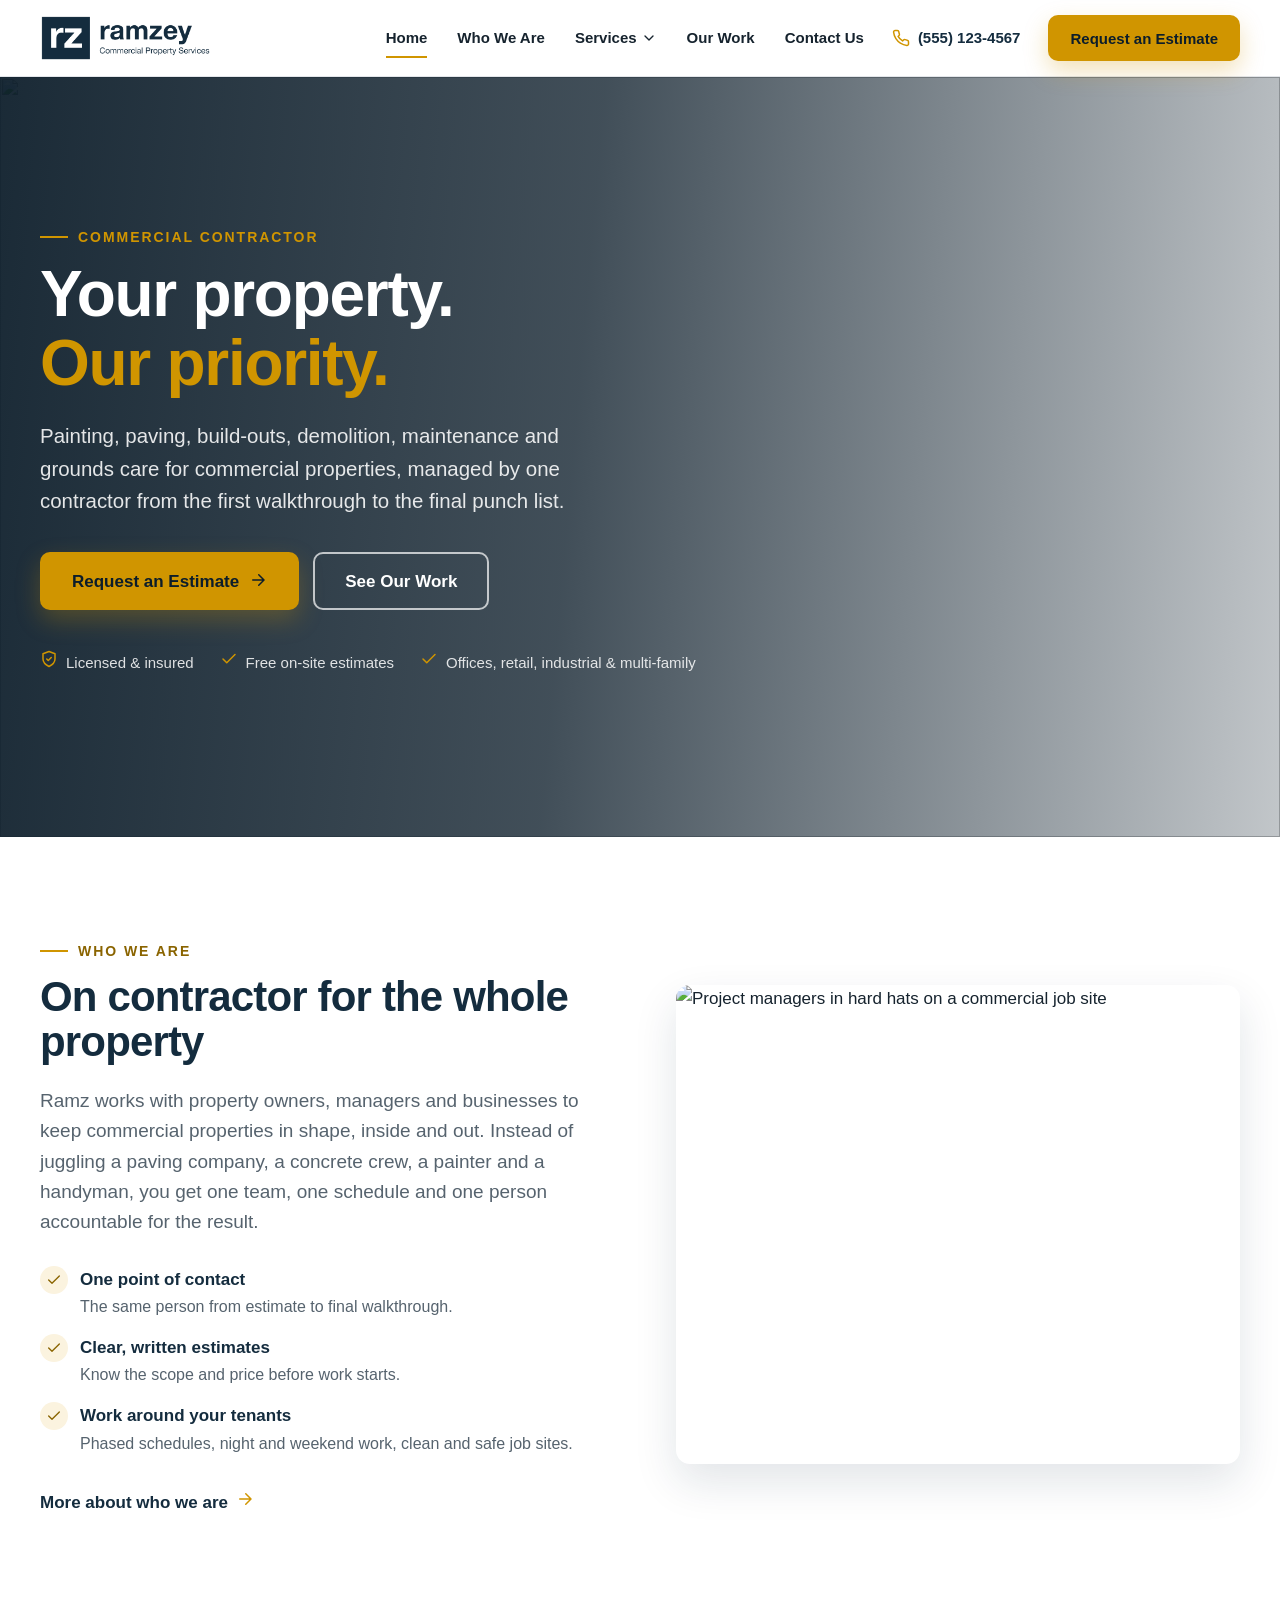
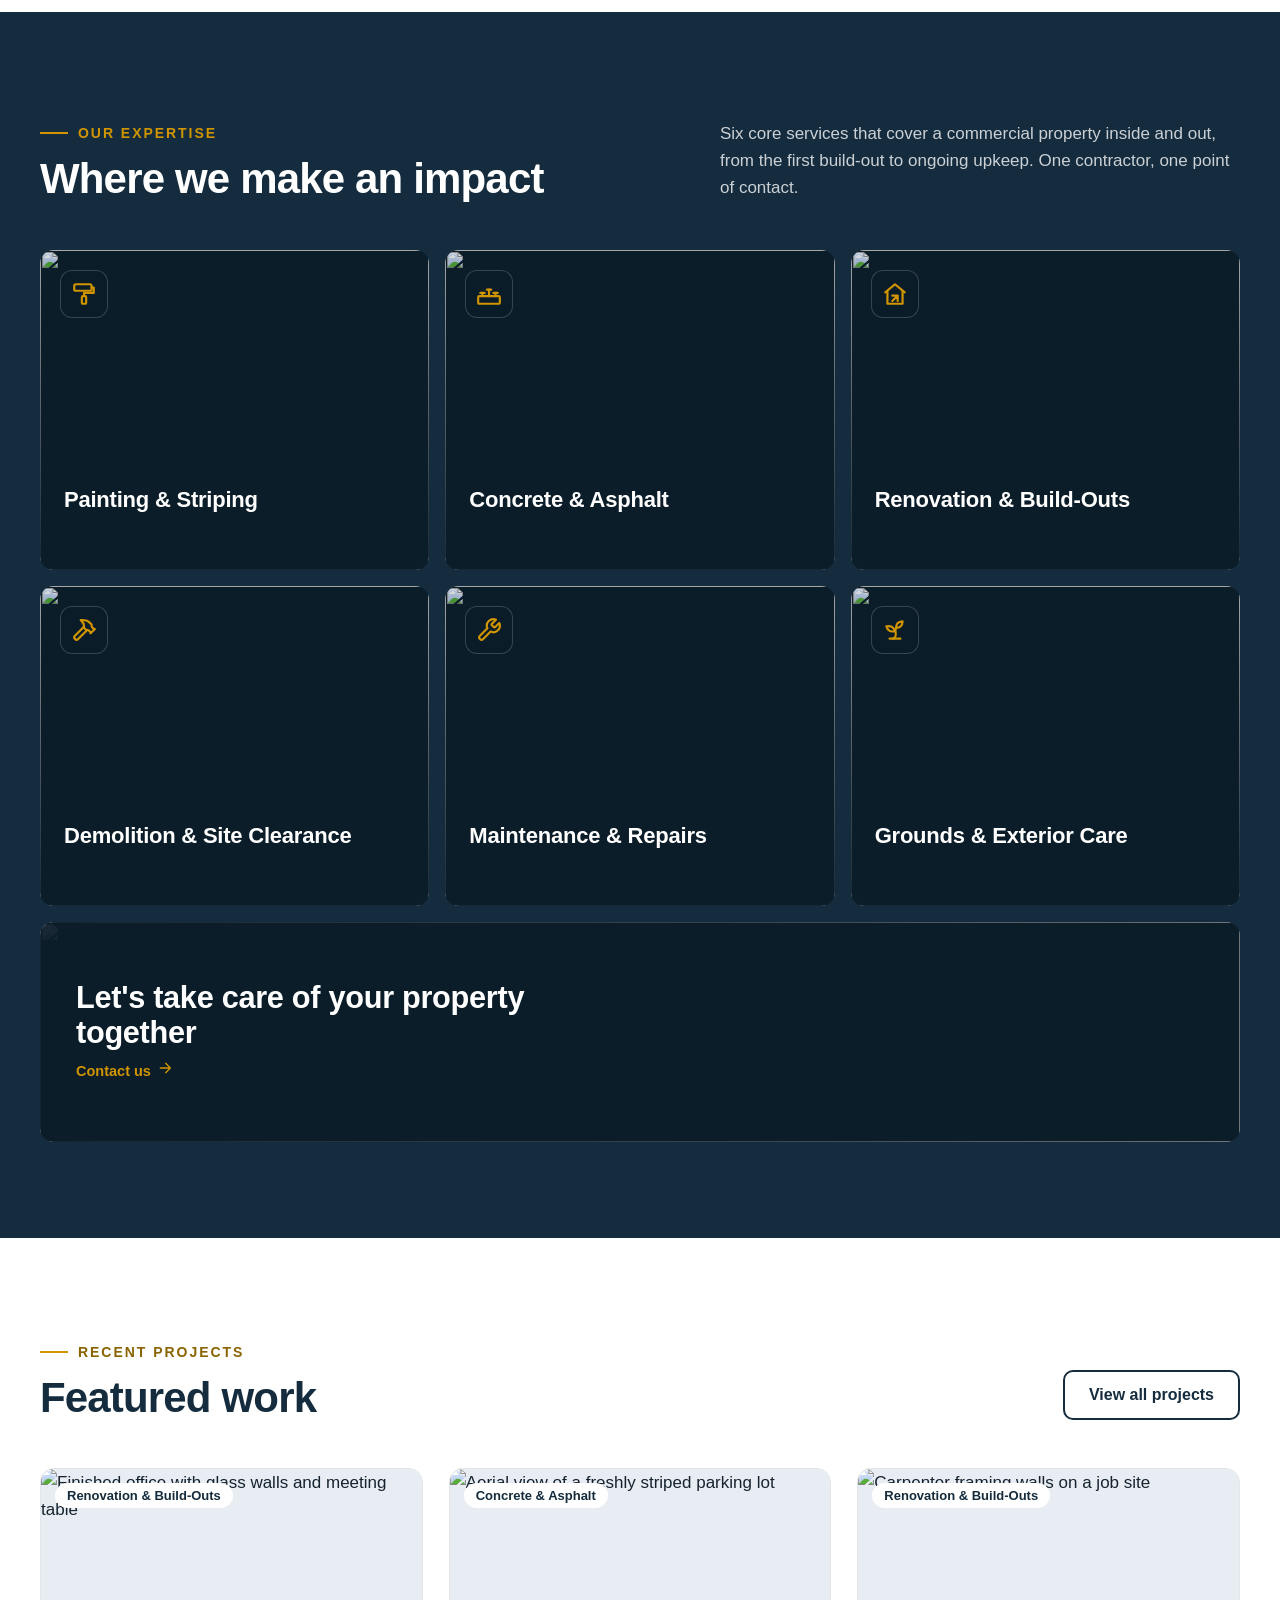
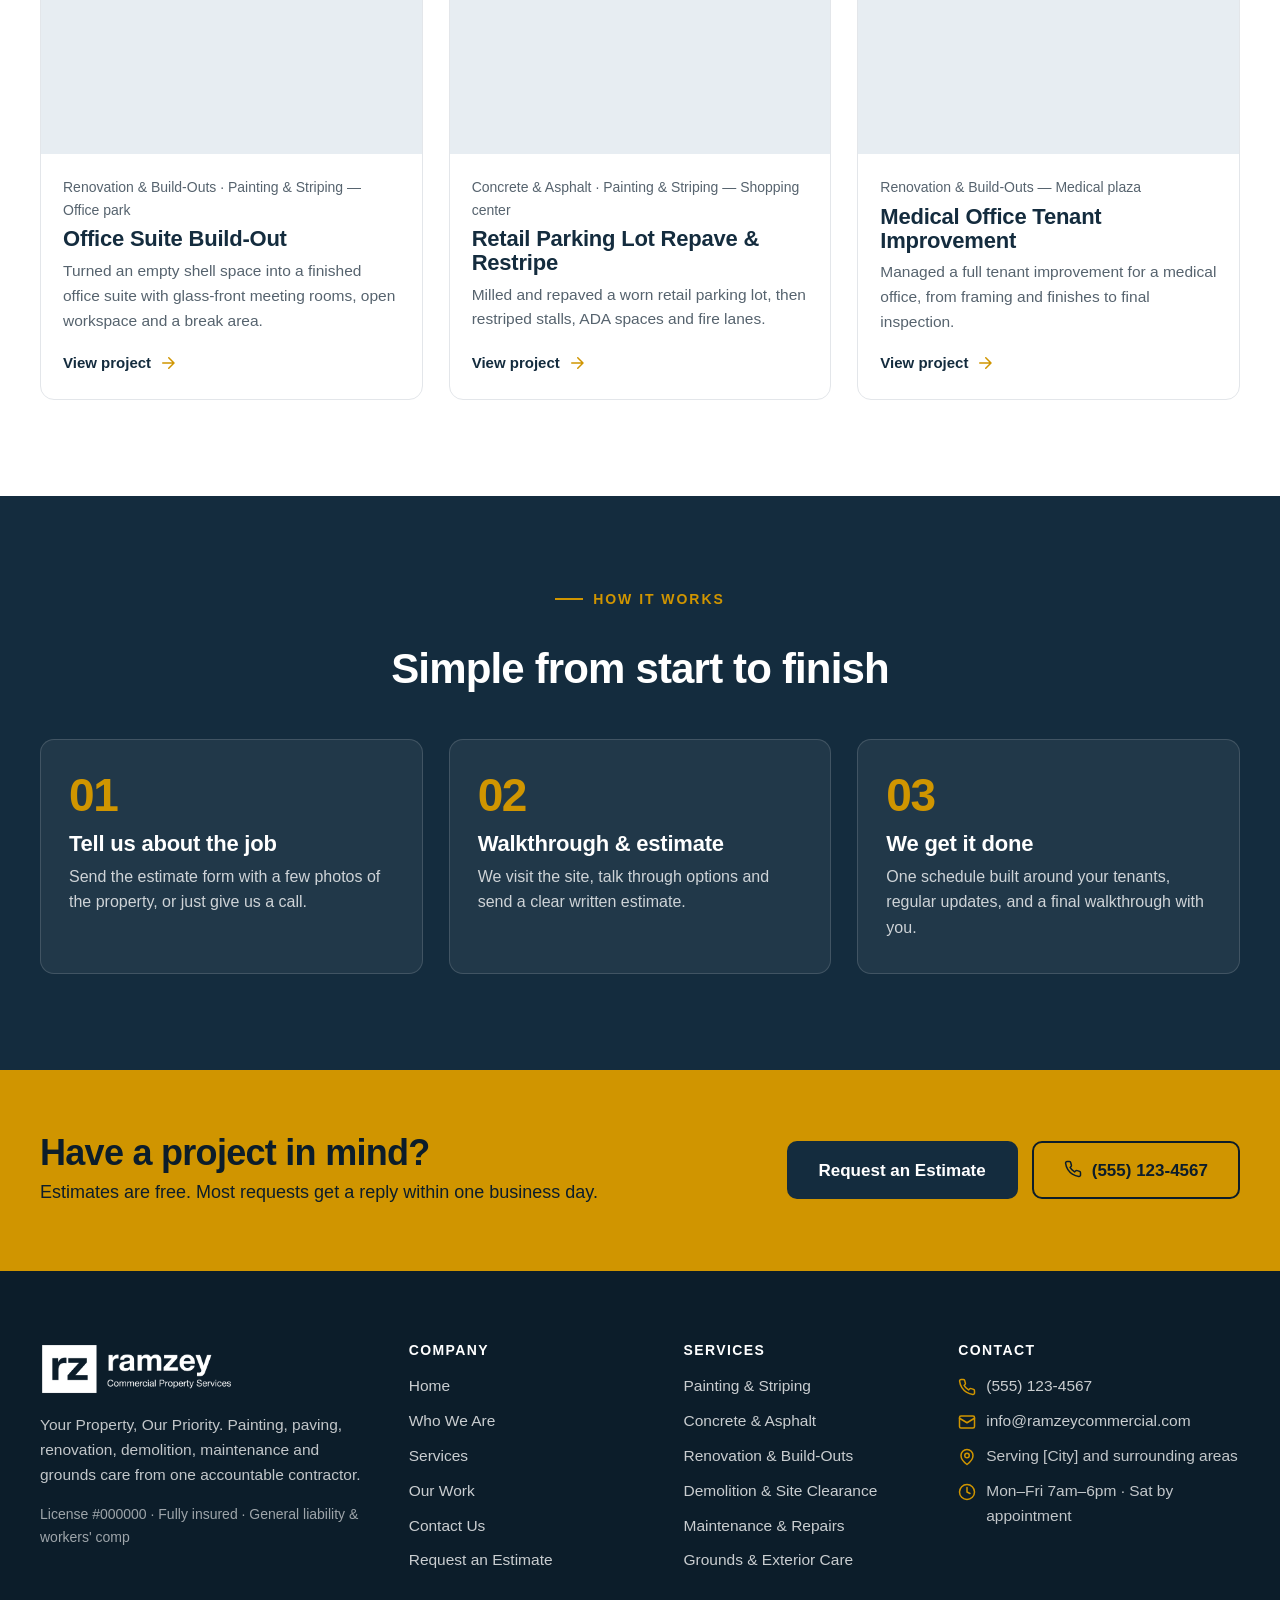
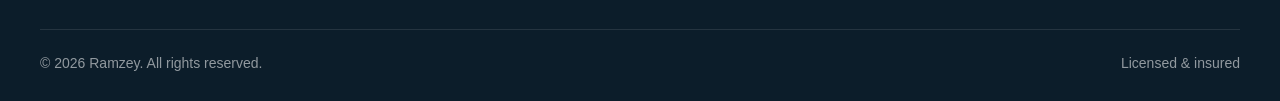
==== index.html @ a9baad29 "Fix typo in company name from 'Ramzey' to 'Ramz'" ====
<!doctype html>
<html lang="en">
<head>
  <meta charset="utf-8">
  <meta name="viewport" content="width=device-width, initial-scale=1">
  <title>Ramzey | Commercial Contractor</title>
  <meta name="description" content="Ramzey: Your Property, Our Priority. Commercial painting and striping, concrete and asphalt, renovation and build-outs, demolition, maintenance and grounds care. Free estimates.">
  <meta name="theme-color" content="#142c3e">
  <link rel="icon" href="images/logo/icon.png">
  <link rel="apple-touch-icon" href="images/logo/icon.png">
  <link rel="stylesheet" href="assets/css/styles.css">
  <link rel="preload" as="image" href="https://images.unsplash.com/photo-1574958269340-fa927503f3dd?auto=format&fit=crop&w=2000&q=75">
</head>
<body data-page="home">
  <a class="skip-link" href="#main">Skip to content</a>
  <header id="site-header"></header>

  <main id="main">
    <!-- HERO -->
    <section class="hero">
      <div class="hero-media">
        <!-- TODO: replace with a real project photo (images/hero.jpg) -->
        <img src="https://images.unsplash.com/photo-1574958269340-fa927503f3dd?auto=format&fit=crop&w=2000&q=75" alt="" fetchpriority="high">
      </div>
      <div class="container">
        <div class="hero-content">
          <span class="eyebrow" style="color:var(--gold)">Commercial Contractor</span>
          <h1>Your property. <span class="accent">Our priority.</span></h1>
          <p class="hero-lead">Painting, paving, build-outs, demolition, maintenance and grounds care for commercial properties, managed by one contractor from the first walkthrough to the final punch list.</p>
          <div class="hero-actions">
            <a class="btn btn-gold btn-lg" href="estimate.html">Request an Estimate <span data-icon="arrow"></span></a>
            <a class="btn btn-outline-light btn-lg" href="work.html">See Our Work</a>
          </div>
          <ul class="hero-trust">
            <li><span data-icon="shield"></span> Licensed &amp; insured</li>
            <li><span data-icon="check"></span> Free on-site estimates</li>
            <li><span data-icon="check"></span> Offices, retail, industrial &amp; multi-family</li>
          </ul>
        </div>
      </div>
    </section>

    <!-- INTRO -->
    <section class="section">
      <div class="container split">
        <div class="reveal">
          <span class="eyebrow">Who we are</span>
          <h2>On contractor for the whole property</h2>
          <p class="lead">Ramz works with property owners, managers and businesses to keep commercial properties in shape, inside and out. Instead of juggling a paving company, a concrete crew, a painter and a handyman, you get one team, one schedule and one person accountable for the result.</p>
          <ul class="checklist">
            <li><span class="tick" data-icon="check"></span><div><strong>One point of contact</strong><span>The same person from estimate to final walkthrough.</span></div></li>
            <li><span class="tick" data-icon="check"></span><div><strong>Clear, written estimates</strong><span>Know the scope and price before work starts.</span></div></li>
            <li><span class="tick" data-icon="check"></span><div><strong>Work around your tenants</strong><span>Phased schedules, night and weekend work, clean and safe job sites.</span></div></li>
          </ul>
          <a class="link-arrow" href="about.html">More about who we are <span data-icon="arrow"></span></a>
        </div>
        <div class="split-media reveal">
          <!-- TODO: owner / crew photo -->
          <img src="https://images.unsplash.com/photo-1626885930974-4b69aa21bbf9?auto=format&fit=crop&w=1200&q=75" alt="Project managers in hard hats on a commercial job site" loading="lazy">
        </div>
      </div>
    </section>

    <!-- IMPACT / SERVICES -->
    <!-- Tile photos are placeholders: swap the img src for real project photos. -->
    <section class="section bg-navy impact">
      <div class="container">
        <div class="section-head">
          <div>
            <span class="eyebrow">Our expertise</span>
            <h2>Where we make an impact</h2>
          </div>
          <p>Six core services that cover a commercial property inside and out, from the first build-out to ongoing upkeep. One contractor, one point of contact.</p>
        </div>
        <div class="impact-grid">
          <a class="impact-tile reveal" href="services.html#painting">
            <img src="https://images.unsplash.com/photo-1590674899484-d5640e854abe?auto=format&fit=crop&w=900&q=70" alt="" loading="lazy">
            <span class="impact-icon" data-icon="painting"></span>
            <h3>Painting &amp; Striping</h3>
            <span class="impact-link">Explore service <span data-icon="arrow"></span></span>
          </a>
          <a class="impact-tile reveal" href="services.html#concrete-asphalt">
            <img src="https://images.unsplash.com/photo-1503708928676-1cb796a0891e?auto=format&fit=crop&w=900&q=70" alt="" loading="lazy">
            <span class="impact-icon" data-icon="concrete-asphalt"></span>
            <h3>Concrete &amp; Asphalt</h3>
            <span class="impact-link">Explore service <span data-icon="arrow"></span></span>
          </a>
          <a class="impact-tile reveal" href="services.html#renovation">
            <img src="https://images.unsplash.com/photo-1497366811353-6870744d04b2?auto=format&fit=crop&w=900&q=70" alt="" loading="lazy">
            <span class="impact-icon" data-icon="renovation"></span>
            <h3>Renovation &amp; Build-Outs</h3>
            <span class="impact-link">Explore service <span data-icon="arrow"></span></span>
          </a>
          <a class="impact-tile reveal" href="services.html#demolition">
            <img src="https://images.unsplash.com/photo-1580901368919-7738efb0f87e?auto=format&fit=crop&w=900&q=70" alt="" loading="lazy">
            <span class="impact-icon" data-icon="demolition"></span>
            <h3>Demolition &amp; Site Clearance</h3>
            <span class="impact-link">Explore service <span data-icon="arrow"></span></span>
          </a>
          <a class="impact-tile reveal" href="services.html#maintenance">
            <img src="https://images.unsplash.com/photo-1621905251189-08b45d6a269e?auto=format&fit=crop&w=900&q=70" alt="" loading="lazy">
            <span class="impact-icon" data-icon="maintenance"></span>
            <h3>Maintenance &amp; Repairs</h3>
            <span class="impact-link">Explore service <span data-icon="arrow"></span></span>
          </a>
          <a class="impact-tile reveal" href="services.html#grounds">
            <img src="https://images.unsplash.com/photo-1635424710928-0544e8512eae?auto=format&fit=crop&w=900&q=70" alt="" loading="lazy">
            <span class="impact-icon" data-icon="grounds"></span>
            <h3>Grounds &amp; Exterior Care</h3>
            <span class="impact-link">Explore service <span data-icon="arrow"></span></span>
          </a>
          <a class="impact-tile is-cta reveal" href="contact.html">
            <img src="https://images.unsplash.com/photo-1626885930974-4b69aa21bbf9?auto=format&fit=crop&w=1200&q=70" alt="" loading="lazy">
            <h3>Let's take care of your property together</h3>
            <span class="impact-link">Contact us <span data-icon="arrow"></span></span>
          </a>
        </div>
      </div>
    </section>

    <!-- FEATURED WORK -->
    <section class="section">
      <div class="container">
        <div class="section-head">
          <div>
            <span class="eyebrow">Recent projects</span>
            <h2>Featured work</h2>
          </div>
          <a class="btn btn-outline" href="work.html">View all projects</a>
        </div>
        <div class="project-grid" id="featured-projects"></div>
      </div>
    </section>

    <!-- PROCESS -->
    <section class="section bg-navy">
      <div class="container">
        <div class="section-head center">
          <span class="eyebrow">How it works</span>
          <h2>Simple from start to finish</h2>
        </div>
        <div class="steps">
          <div class="step reveal">
            <div class="step-num">01</div>
            <h3>Tell us about the job</h3>
            <p>Send the estimate form with a few photos of the property, or just give us a call.</p>
          </div>
          <div class="step reveal">
            <div class="step-num">02</div>
            <h3>Walkthrough &amp; estimate</h3>
            <p>We visit the site, talk through options and send a clear written estimate.</p>
          </div>
          <div class="step reveal">
            <div class="step-num">03</div>
            <h3>We get it done</h3>
            <p>One schedule built around your tenants, regular updates, and a final walkthrough with you.</p>
          </div>
        </div>
      </div>
    </section>

    <!-- CTA -->
    <section class="cta-band">
      <div class="container cta-inner">
        <div>
          <h2>Have a project in mind?</h2>
          <p>Estimates are free. Most requests get a reply within one business day.</p>
        </div>
        <div class="cta-actions">
          <a class="btn btn-navy btn-lg" href="estimate.html">Request an Estimate</a>
          <a class="btn btn-outline btn-lg" data-site-href="phone" href="#"><span data-icon="phone"></span> <span data-site="phone"></span></a>
        </div>
      </div>
    </section>
  </main>

  <footer id="site-footer"></footer>

  <script src="assets/js/site-config.js"></script>
  <script src="assets/js/projects.js"></script>
  <script src="assets/js/main.js"></script>
</body>
</html>
---- assets/css/styles.css ----
/* ==========================================================================
   Brand tokens
   ========================================================================== */
:root {
  --navy: #142c3e;
  --navy-900: #0c1d2a;
  --navy-700: #1f3d54;
  --navy-100: #e7edf2;
  --gold: #d09500;
  --gold-600: #b37f00;
  --gold-text: #8a6400;      /* accent text on white — passes AA */
  --gold-100: #fbf3df;
  --white: #ffffff;
  --paper: #f7f6f2;          /* warm off-white section background */
  --ink: #16232e;
  --muted: #56636e;
  --line: #e3e6ea;
  --radius: 14px;
  --radius-sm: 10px;
  --shadow: 0 18px 44px rgba(20, 44, 62, .12);
  --shadow-sm: 0 6px 18px rgba(20, 44, 62, .08);
  --container: 1200px;
  --header-h: 76px;
  /* Brand font: Helvetica Neue. Not self-hosted (no web license), so it comes from the
     visitor's device: built into every Mac/iPhone/iPad; Windows/Android fall back to the
     near-identical Helvetica/Arial. With a licensed .woff2, add an @font-face here. */
  --font-body: "Helvetica Neue", Helvetica, Arial, sans-serif;
  --font-head: "Helvetica Neue", Helvetica, Arial, sans-serif;
}

/* ==========================================================================
   Base
   ========================================================================== */
*, *::before, *::after { box-sizing: border-box; }

html { scroll-behavior: smooth; -webkit-text-size-adjust: 100%; overflow-x: clip; }

body {
  margin: 0;
  font-family: var(--font-body);
  font-size: 17px;
  line-height: 1.6;
  color: var(--ink);
  background: var(--white);
  -webkit-font-smoothing: antialiased;
}

img, video { max-width: 100%; display: block; }

a { color: var(--navy); }

h1, h2, h3, h4 {
  font-family: var(--font-head);
  font-weight: 700;
  line-height: 1.08;
  letter-spacing: -.02em;
  color: var(--navy);
  margin: 0 0 .5em;
}

h1 { font-size: clamp(38px, 5.4vw, 64px); }
h2 { font-size: clamp(28px, 3.4vw, 42px); }
h3 { font-size: clamp(19px, 1.8vw, 22px); letter-spacing: -.01em; }

p { margin: 0 0 1em; }

:focus-visible { outline: 3px solid var(--gold); outline-offset: 3px; border-radius: 4px; }

.container { width: min(var(--container), 100% - 40px); margin-inline: auto; }

.skip-link {
  position: absolute; left: 12px; top: -60px; z-index: 200;
  background: var(--gold); color: var(--navy-900); padding: 10px 16px;
  border-radius: 8px; font-weight: 700; text-decoration: none;
}
.skip-link:focus { top: 12px; }

.sr-only {
  position: absolute; width: 1px; height: 1px; padding: 0; margin: -1px;
  overflow: hidden; clip: rect(0 0 0 0); white-space: nowrap; border: 0;
}

/* ==========================================================================
   Buttons
   ========================================================================== */
.btn {
  display: inline-flex; align-items: center; justify-content: center; gap: 10px;
  min-height: 50px; padding: 0 24px;
  border: 2px solid transparent; border-radius: var(--radius-sm);
  font: 700 16px/1 var(--font-body); text-decoration: none; cursor: pointer;
  transition: background .18s, color .18s, border-color .18s, transform .18s, box-shadow .18s;
  white-space: nowrap;
}
.btn svg { width: 18px; height: 18px; flex: none; }
.btn:hover { transform: translateY(-1px); }

.btn-gold { background: var(--gold); color: var(--navy-900); box-shadow: 0 10px 24px rgba(208, 149, 0, .28); }
.btn-gold:hover { background: #e0a206; }

.btn-navy { background: var(--navy); color: var(--white); }
.btn-navy:hover { background: var(--navy-700); }

.btn-outline-light { border-color: rgba(255,255,255,.7); color: var(--white); }
.btn-outline-light:hover { background: var(--white); color: var(--navy); border-color: var(--white); }

.btn-outline { border-color: var(--navy); color: var(--navy); }
.btn-outline:hover { background: var(--navy); color: var(--white); }

.btn-lg { min-height: 58px; padding: 0 30px; font-size: 17px; }
.btn-block { width: 100%; }

.link-arrow {
  display: inline-flex; align-items: center; gap: 8px;
  font-weight: 700; color: var(--navy); text-decoration: none;
}
.link-arrow svg { width: 18px; height: 18px; transition: transform .18s; color: var(--gold); }
.link-arrow:hover svg { transform: translateX(4px); }

/* ==========================================================================
   Header
   ========================================================================== */
.site-header {
  position: sticky; top: 0; z-index: 100;
  background: rgba(255,255,255,.97);
  backdrop-filter: saturate(1.4) blur(8px);
  border-bottom: 1px solid var(--line);
}
.header-inner { height: var(--header-h); display: flex; align-items: center; gap: 28px; }

.brand { display: flex; align-items: center; gap: 12px; text-decoration: none; color: var(--navy); margin-right: auto; }
.brand-mark {
  width: 44px; height: 44px; border-radius: 10px; background: var(--navy);
  display: grid; place-items: center; flex: none;
}
.brand-mark svg { width: 26px; height: 26px; }
.brand-logo { display: block; height: 46px; width: auto; max-width: 260px; object-fit: contain; object-position: left center; }
.site-footer .brand-logo { height: 52px; }
.site-footer .brand-logo.on-dark { filter: brightness(0) invert(1); }
.site-footer .brand-logo.on-tile { background: var(--white); padding: 8px 12px; border-radius: 8px; box-sizing: content-box; }
.brand-name { display: block; font: 700 23px/1 var(--font-head); text-transform: uppercase; letter-spacing: .02em; }
.brand-tag { display: block; font-size: 12px; color: var(--muted); margin-top: 3px; letter-spacing: .02em; }

.main-nav > ul { list-style: none; margin: 0; padding: 0; display: flex; align-items: center; gap: 30px; }
.main-nav a {
  display: inline-flex; align-items: center; text-decoration: none; color: var(--ink); font-weight: 600; font-size: 15px;
  padding: 8px 0; position: relative;
}
.main-nav a::after {
  content: ""; position: absolute; left: 0; right: 0; bottom: 0; height: 2px;
  background: var(--gold); transform: scaleX(0); transition: transform .2s; transform-origin: left;
}
.main-nav a:hover::after, .main-nav a[aria-current="page"]::after { transform: scaleX(1); }

/* Services dropdown (desktop) */
.main-nav .has-sub { position: relative; }
.main-nav .has-sub > a { display: inline-flex; align-items: center; gap: 4px; }
.main-nav .has-sub > a svg { width: 16px; height: 16px; transition: transform .2s; }
.main-nav .has-sub:hover > a svg, .main-nav .has-sub:focus-within > a svg { transform: rotate(180deg); }
.main-nav .sub-menu {
  position: absolute; top: 100%; left: -18px; z-index: 110; margin-top: 14px;
  display: grid; grid-template-columns: repeat(2, minmax(220px, 1fr)); gap: 2px 8px;
  min-width: 480px; padding: 14px; list-style: none;
  background: var(--white); border: 1px solid var(--line); border-radius: var(--radius); box-shadow: var(--shadow);
  opacity: 0; visibility: hidden; transform: translateY(6px); transition: opacity .18s, transform .18s, visibility .18s;
}
.main-nav .sub-menu::before { content: ""; position: absolute; left: 0; right: 0; top: -16px; height: 16px; } /* hover bridge */
.main-nav .has-sub:hover .sub-menu, .main-nav .has-sub:focus-within .sub-menu { opacity: 1; visibility: visible; transform: none; }
.main-nav .sub-menu a { display: block; padding: 10px 12px; border-radius: 8px; font-weight: 500; font-size: 14.5px; }
.main-nav .sub-menu a::after { display: none; }
.main-nav .sub-menu a:hover, .main-nav .sub-menu a:focus-visible { background: var(--gold-100); color: var(--navy); }

.header-phone {
  display: flex; align-items: center; gap: 8px; text-decoration: none;
  font-weight: 700; color: var(--navy); font-size: 15px;
}
.header-phone svg { width: 18px; height: 18px; color: var(--gold); }
.header-cta { min-height: 46px; padding: 0 20px; font-size: 15px; }

.menu-toggle {
  display: none; width: 46px; height: 46px; border: 1px solid var(--line); border-radius: 10px;
  background: var(--white); cursor: pointer; place-items: center; color: var(--navy);
}
.menu-toggle svg { width: 24px; height: 24px; }
.menu-toggle .icon-close { display: none; }
.menu-open .menu-toggle .icon-open { display: none; }
.menu-open .menu-toggle .icon-close { display: block; }

.mobile-menu { display: none; }

@media (max-width: 1240px) {
  .header-phone { display: none; }
  .main-nav > ul { gap: 24px; }
}

/* ==========================================================================
   Hero (home)
   ========================================================================== */
.hero {
  position: relative; color: var(--white); isolation: isolate;
  min-height: min(760px, calc(100svh - var(--header-h)));
  display: flex; align-items: center;
  padding: 90px 0 110px;
}
.hero-media { position: absolute; inset: 0; z-index: -2; }
.hero-media img { width: 100%; height: 100%; object-fit: cover; }
.hero::before {
  content: ""; position: absolute; inset: 0; z-index: -1;
  background: linear-gradient(95deg, rgba(12,29,42,.94) 0%, rgba(12,29,42,.78) 45%, rgba(12,29,42,.25) 100%);
}
.hero-content { max-width: 680px; }
.hero h1 { color: var(--white); margin-bottom: 22px; }
.hero h1 .accent { color: var(--gold); display: block; }
.hero-lead { font-size: clamp(18px, 1.6vw, 21px); color: rgba(255,255,255,.88); max-width: 560px; margin-bottom: 34px; }
.hero-actions { display: flex; flex-wrap: wrap; gap: 14px; }
.hero-trust {
  list-style: none; padding: 0; margin: 40px 0 0;
  display: flex; flex-wrap: wrap; gap: 10px 26px; font-size: 15px; color: rgba(255,255,255,.85);
}
.hero-trust li { display: flex; align-items: center; gap: 8px; }
.hero-trust svg { width: 18px; height: 18px; color: var(--gold); flex: none; }

/* Inner page hero */
.page-hero {
  position: relative; color: var(--white); isolation: isolate;
  padding: 92px 0 84px; background: var(--navy);
}
.page-hero.has-image::before {
  content: ""; position: absolute; inset: 0; z-index: -1;
  background: linear-gradient(90deg, rgba(12,29,42,.93), rgba(12,29,42,.7));
}
.page-hero .hero-media { z-index: -2; }
.page-hero h1 { color: var(--white); font-size: clamp(34px, 4.6vw, 54px); margin-bottom: 14px; }
.page-hero p { font-size: 19px; color: rgba(255,255,255,.86); max-width: 640px; margin: 0; }
.crumbs { font-size: 14px; color: rgba(255,255,255,.7); margin-bottom: 14px; }
.crumbs a { color: rgba(255,255,255,.85); text-decoration: none; }
.crumbs a:hover { color: var(--gold); }

/* ==========================================================================
   Sections
   ========================================================================== */
.section { padding: 96px 0; }
.section-sm { padding: 64px 0; }
.bg-paper { background: var(--paper); }
.bg-navy { background: var(--navy); color: var(--white); }
.bg-navy h2, .bg-navy h3 { color: var(--white); }

.eyebrow {
  display: inline-flex; align-items: center; gap: 10px;
  font: 700 14px/1 var(--font-body); letter-spacing: .14em; text-transform: uppercase;
  color: var(--gold-text); margin-bottom: 16px;
}
.eyebrow::before { content: ""; width: 28px; height: 2px; background: var(--gold); }
.bg-navy .eyebrow { color: var(--gold); }

.section-head { display: flex; align-items: end; justify-content: space-between; gap: 24px; margin-bottom: 48px; flex-wrap: wrap; }
.section-head h2 { margin: 0; }
.section-head p { max-width: 520px; color: var(--muted); margin: 12px 0 0; }
.section-head.center { flex-direction: column; align-items: center; text-align: center; }
.section-head.center p { margin-inline: auto; }

.lead { font-size: 19px; color: var(--muted); }

/* Intro split */
.split { display: grid; grid-template-columns: 1fr 1fr; gap: 72px; align-items: center; }
.split-media { position: relative; }
.split-media img { border-radius: var(--radius); width: 100%; aspect-ratio: 4 / 3.4; object-fit: cover; box-shadow: var(--shadow); }
.split-media .media-badge {
  position: absolute; left: -22px; bottom: 28px;
  background: var(--gold); color: var(--navy-900); border-radius: var(--radius-sm);
  padding: 18px 22px; box-shadow: var(--shadow); max-width: 230px;
}
.media-badge strong { display: block; font: 700 30px/1 var(--font-head); }
.media-badge span { font-size: 14px; font-weight: 600; line-height: 1.35; display: block; margin-top: 4px; }

.checklist { list-style: none; padding: 0; margin: 28px 0 32px; display: grid; gap: 14px; }
.checklist li { display: grid; grid-template-columns: 28px 1fr; gap: 12px; align-items: start; }
.checklist .tick {
  width: 28px; height: 28px; border-radius: 50%; background: var(--gold-100); color: var(--gold-text);
  display: grid; place-items: center;
}
.checklist .tick svg { width: 16px; height: 16px; }
.checklist strong { display: block; color: var(--navy); }
.checklist span { color: var(--muted); font-size: 16px; }

/* Service tiles */
.service-grid { display: grid; grid-template-columns: repeat(4, 1fr); gap: 20px; }
.service-tile {
  display: flex; flex-direction: column; text-decoration: none; color: inherit;
  background: var(--white); border: 1px solid var(--line); border-radius: var(--radius);
  padding: 28px 24px; transition: transform .2s, box-shadow .2s, border-color .2s;
}
.service-tile:hover { transform: translateY(-4px); box-shadow: var(--shadow); border-color: transparent; }
.service-icon {
  width: 54px; height: 54px; border-radius: 12px; background: var(--navy); color: var(--gold);
  display: grid; place-items: center; margin-bottom: 20px;
}
.service-icon svg { width: 28px; height: 28px; }
.service-tile h3 { margin-bottom: 8px; }
.service-tile p { color: var(--muted); font-size: 15.5px; margin: 0 0 18px; }
.service-tile .link-arrow { margin-top: auto; font-size: 15px; }
.service-tile.is-cta { background: var(--navy); border-color: var(--navy); color: var(--white); grid-column: span 2; }
.service-tile.is-cta h3 { color: var(--white); }
.service-tile.is-cta p { color: rgba(255,255,255,.78); }
.service-tile.is-cta .link-arrow { color: var(--gold); }

/* Impact tiles (home): photo cards with icon + title, one per service */
.impact .section-head p { color: rgba(255,255,255,.78); }
.impact-grid { display: grid; grid-template-columns: repeat(3, 1fr); gap: 16px; }
.impact-tile {
  position: relative; isolation: isolate; overflow: hidden; border-radius: var(--radius);
  display: flex; flex-direction: column; justify-content: flex-end; gap: 10px;
  min-height: 320px; padding: 24px; color: var(--white); text-decoration: none; background: var(--navy-900);
}
.impact-tile img {
  position: absolute; inset: 0; z-index: -2; width: 100%; height: 100%; object-fit: cover;
  transition: transform .5s ease;
}
.impact-tile::before {
  content: ""; position: absolute; inset: 0; z-index: -1;
  background: linear-gradient(180deg, rgba(12,29,42,.15) 0%, rgba(12,29,42,.55) 45%, rgba(12,29,42,.94) 100%);
  transition: background-color .3s;
}
.impact-tile:hover img, .impact-tile:focus-visible img { transform: scale(1.06); }
.impact-tile:hover::before, .impact-tile:focus-visible::before { background-color: rgba(12,29,42,.35); }
.impact-icon {
  position: absolute; top: 20px; left: 20px; width: 48px; height: 48px; border-radius: 12px;
  display: grid; place-items: center; color: var(--gold);
  background: rgba(12,29,42,.7); border: 1px solid rgba(255,255,255,.18); backdrop-filter: blur(4px);
}
.impact-icon svg { width: 26px; height: 26px; }
.impact-tile h3 { color: var(--white); margin: 0; font-size: 22px; line-height: 1.15; }
.impact-link { display: inline-flex; align-items: center; gap: 6px; color: var(--gold); font-weight: 600; font-size: 14.5px; }
.impact-link svg { width: 16px; height: 16px; transition: transform .2s; }
.impact-tile:hover .impact-link svg { transform: translateX(4px); }
@media (hover: hover) {
  .impact-link { opacity: 0; transform: translateY(6px); transition: opacity .25s, transform .25s; }
  .impact-tile:hover .impact-link, .impact-tile:focus-visible .impact-link { opacity: 1; transform: none; }
}
.impact-tile.is-cta { grid-column: 1 / -1; min-height: 220px; justify-content: center; padding: 32px 36px; }
.impact-tile.is-cta img { filter: grayscale(1); }
.impact-tile.is-cta::before { background: linear-gradient(90deg, rgba(12,29,42,.95) 0%, rgba(12,29,42,.75) 60%, rgba(12,29,42,.45) 100%); }
.impact-tile.is-cta h3 { font-size: clamp(24px, 2.4vw, 32px); max-width: 520px; }
.impact-tile.is-cta .impact-link { opacity: 1; transform: none; }
@media (max-width: 900px)  { .impact-grid { grid-template-columns: repeat(2, 1fr); } .impact-tile { min-height: 240px; } }
@media (max-width: 520px)  {
  .impact-grid { grid-template-columns: 1fr; gap: 12px; }
  .impact-tile { min-height: 190px; padding: 20px; }
  .impact-tile h3 { font-size: 20px; }
  .impact-tile.is-cta { padding: 28px 20px; }
}

/* Project cards */
.project-grid { display: grid; grid-template-columns: repeat(3, 1fr); gap: 26px; }
.project-card {
  display: flex; flex-direction: column; text-decoration: none; color: inherit;
  background: var(--white); border-radius: var(--radius); overflow: hidden;
  border: 1px solid var(--line); transition: transform .22s, box-shadow .22s;
}
.project-card:hover { transform: translateY(-4px); box-shadow: var(--shadow); }
.project-thumb { position: relative; aspect-ratio: 4 / 3; overflow: hidden; background: var(--navy-100); }
.project-thumb img { width: 100%; height: 100%; object-fit: cover; transition: transform .5s; }
.project-card:hover .project-thumb img { transform: scale(1.05); }
.project-badges { position: absolute; left: 14px; top: 14px; display: flex; gap: 8px; flex-wrap: wrap; }
.chip {
  display: inline-flex; align-items: center; gap: 6px;
  background: var(--white); color: var(--navy); border-radius: 999px;
  padding: 6px 12px; font-size: 13px; font-weight: 700; line-height: 1;
}
.chip-video { background: var(--gold); color: var(--navy-900); }
.chip-video svg { width: 12px; height: 12px; }
.project-body { padding: 22px 22px 24px; display: flex; flex-direction: column; flex: 1; }
.project-meta { font-size: 14px; color: var(--muted); margin-bottom: 6px; }
.project-body h3 { margin-bottom: 8px; }
.project-body p { color: var(--muted); font-size: 15.5px; margin: 0 0 16px; }
.project-body .link-arrow { margin-top: auto; font-size: 15px; }

/* Process steps */
.steps { display: grid; grid-template-columns: repeat(3, 1fr); gap: 26px; counter-reset: step; }
.step { position: relative; padding: 32px 28px; border-radius: var(--radius); background: rgba(255,255,255,.06); border: 1px solid rgba(255,255,255,.14); }
.step-num { font: 700 46px/1 var(--font-head); letter-spacing: -.03em; color: var(--gold); margin-bottom: 14px; }
.step h3 { margin-bottom: 8px; }
.step p { color: rgba(255,255,255,.78); margin: 0; font-size: 16px; }

/* CTA band */
.cta-band { background: var(--gold); color: var(--navy-900); padding: 64px 0; }
.cta-inner { display: flex; align-items: center; justify-content: space-between; gap: 32px; flex-wrap: wrap; }
.cta-band h2 { color: var(--navy-900); margin: 0 0 6px; font-size: clamp(26px, 3vw, 36px); }
.cta-band p { margin: 0; font-size: 18px; font-weight: 500; }
.cta-actions { display: flex; gap: 14px; flex-wrap: wrap; }
.cta-band .btn-outline { border-color: var(--navy-900); color: var(--navy-900); }
.cta-band .btn-outline:hover { background: var(--navy-900); color: var(--white); }

/* ==========================================================================
   Services page
   ========================================================================== */
.one-stop {
  display: grid; grid-template-columns: 1.1fr 1fr; gap: 56px; align-items: center;
}
.trade-pills { display: flex; flex-wrap: wrap; gap: 10px; }
.trade-pills a {
  text-decoration: none; padding: 10px 16px; border-radius: 999px;
  background: var(--white); border: 1px solid var(--line); color: var(--navy); font-weight: 600; font-size: 15px;
  transition: border-color .18s, background .18s;
}
.trade-pills a:hover { border-color: var(--gold); background: var(--gold-100); }

.service-rows { display: grid; gap: 96px; }
.service-row { display: grid; grid-template-columns: 1fr 1fr; gap: 64px; align-items: center; scroll-margin-top: calc(var(--header-h) + 24px); }
.service-row:nth-child(even) .service-row-media { order: 2; }
.service-row-media img { border-radius: var(--radius); width: 100%; aspect-ratio: 4 / 3; object-fit: cover; box-shadow: var(--shadow-sm); }
.service-row .service-icon { margin-bottom: 18px; }
.service-row p { color: var(--muted); }
.service-list { list-style: none; padding: 0; margin: 20px 0 28px; display: grid; grid-template-columns: 1fr 1fr; gap: 10px 20px; }
.service-list li { display: flex; gap: 10px; align-items: start; font-size: 16px; }
.service-list svg { width: 18px; height: 18px; color: var(--gold); flex: none; margin-top: 4px; }

/* ==========================================================================
   Work page
   ========================================================================== */
.filters { display: flex; gap: 10px; flex-wrap: wrap; margin-bottom: 36px; }
.filter-btn {
  border: 1px solid var(--line); background: var(--white); color: var(--navy);
  border-radius: 999px; padding: 10px 18px; font: 600 15px/1 var(--font-body); cursor: pointer;
  transition: background .18s, color .18s, border-color .18s;
}
.filter-btn:hover { border-color: var(--navy); }
.filter-btn[aria-pressed="true"] { background: var(--navy); color: var(--white); border-color: var(--navy); }
.empty-state { text-align: center; padding: 60px 20px; color: var(--muted); grid-column: 1 / -1; }

/* Project detail */
.project-layout { display: grid; grid-template-columns: 1fr 340px; gap: 56px; align-items: start; }
.gallery-main {
  position: relative; border-radius: var(--radius); overflow: hidden; background: var(--navy-100);
  aspect-ratio: 16 / 10; cursor: zoom-in; border: 0; padding: 0; width: 100%; display: block;
}
.gallery-main img { width: 100%; height: 100%; object-fit: cover; }
.gallery-thumbs { display: grid; grid-template-columns: repeat(auto-fill, minmax(96px, 1fr)); gap: 10px; margin-top: 12px; }
.gallery-thumbs button {
  padding: 0; border: 2px solid transparent; border-radius: 8px; overflow: hidden; cursor: pointer;
  aspect-ratio: 4 / 3; background: var(--navy-100); opacity: .7; transition: opacity .18s, border-color .18s;
}
.gallery-thumbs button:hover { opacity: 1; }
.gallery-thumbs button[aria-current="true"] { border-color: var(--gold); opacity: 1; }
.gallery-thumbs img { width: 100%; height: 100%; object-fit: cover; }
.img-caption { font-size: 14px; color: var(--muted); margin-top: 10px; min-height: 1.4em; }

.video-wrap { margin-top: 40px; }
.video-frame { position: relative; aspect-ratio: 16 / 9; border-radius: var(--radius); overflow: hidden; background: #000; }
.video-frame iframe, .video-frame video { position: absolute; inset: 0; width: 100%; height: 100%; border: 0; }

.project-content { margin-top: 40px; }
.project-content h2 { font-size: clamp(24px, 2.6vw, 30px); }
.project-content ul { padding-left: 1.2em; }
.project-content li { margin-bottom: 6px; }

.facts {
  position: sticky; top: calc(var(--header-h) + 24px);
  background: var(--paper); border-radius: var(--radius); padding: 28px; border: 1px solid var(--line);
}
.facts h3 { font-size: 24px; margin-bottom: 18px; }
.facts dl { margin: 0 0 24px; display: grid; gap: 14px; }
.facts dt { font-size: 13px; font-weight: 700; letter-spacing: .08em; text-transform: uppercase; color: var(--muted); }
.facts dd { margin: 2px 0 0; font-weight: 600; color: var(--navy); }
.facts .btn { width: 100%; }
.facts .small { font-size: 14px; color: var(--muted); text-align: center; margin: 12px 0 0; }

.project-nav { display: flex; justify-content: space-between; gap: 20px; border-top: 1px solid var(--line); margin-top: 64px; padding-top: 28px; }
.project-nav a { text-decoration: none; max-width: 48%; }
.project-nav small { display: block; color: var(--muted); font-size: 13px; text-transform: uppercase; letter-spacing: .08em; font-weight: 700; }
.project-nav strong { font-family: var(--font-head); font-size: 19px; color: var(--navy); }
.project-nav .next { text-align: right; margin-left: auto; }

/* Lightbox */
.lightbox {
  position: fixed; inset: 0; z-index: 300; background: rgba(6, 14, 21, .94);
  display: none; align-items: center; justify-content: center; padding: 60px 70px;
}
.lightbox.open { display: flex; }
.lightbox img { max-height: 100%; max-width: 100%; object-fit: contain; border-radius: 6px; }
.lb-btn {
  position: absolute; width: 50px; height: 50px; border-radius: 50%; border: 0; cursor: pointer;
  background: rgba(255,255,255,.12); color: var(--white); display: grid; place-items: center;
  transition: background .18s;
}
.lb-btn:hover { background: var(--gold); color: var(--navy-900); }
.lb-btn svg { width: 24px; height: 24px; }
.lb-close { top: 16px; right: 16px; }
.lb-prev { left: 14px; top: 50%; transform: translateY(-50%); }
.lb-next { right: 14px; top: 50%; transform: translateY(-50%); }
.lb-count { position: absolute; bottom: 18px; left: 0; right: 0; text-align: center; color: rgba(255,255,255,.75); font-size: 14px; }

/* ==========================================================================
   About page
   ========================================================================== */
.values { display: grid; grid-template-columns: repeat(4, 1fr); gap: 22px; }
.value { background: var(--white); border-radius: var(--radius); padding: 28px 24px; border: 1px solid var(--line); }
.value .service-icon { width: 48px; height: 48px; margin-bottom: 16px; }
.value .service-icon svg { width: 24px; height: 24px; }
.value h3 { font-size: 24px; margin-bottom: 8px; }
.value p { color: var(--muted); font-size: 15.5px; margin: 0; }

.team-grid { display: grid; grid-template-columns: repeat(3, 1fr); gap: 26px; }
.team-card img { border-radius: var(--radius); aspect-ratio: 4 / 4.4; object-fit: cover; width: 100%; margin-bottom: 16px; background: var(--navy-100); }
.team-card h3 { margin-bottom: 2px; }
.team-card .role { color: var(--gold-text); font-weight: 700; font-size: 15px; margin-bottom: 8px; }
.team-card p { color: var(--muted); font-size: 15.5px; }

.creds { display: grid; grid-template-columns: repeat(3, 1fr); gap: 22px; }
.cred {
  display: grid; grid-template-columns: 52px 1fr; gap: 16px; align-items: start;
  padding: 26px; border-radius: var(--radius); background: rgba(255,255,255,.06); border: 1px solid rgba(255,255,255,.14);
}
.cred .service-icon { width: 52px; height: 52px; margin: 0; background: var(--gold); color: var(--navy-900); }
.cred h3 { font-size: 23px; margin-bottom: 4px; }
.cred p { margin: 0; color: rgba(255,255,255,.8); font-size: 15.5px; }

/* ==========================================================================
   Estimate page
   ========================================================================== */
.estimate-layout { display: grid; grid-template-columns: 1fr 380px; gap: 48px; align-items: start; }
.form-card { background: var(--white); border: 1px solid var(--line); border-radius: var(--radius); padding: 40px; box-shadow: var(--shadow-sm); }
.form-card h2 { font-size: clamp(26px, 2.6vw, 32px); margin-bottom: 6px; }
.form-card > p { color: var(--muted); margin-bottom: 30px; }

.form-grid { display: grid; grid-template-columns: 1fr 1fr; gap: 20px; }
.field { display: flex; flex-direction: column; gap: 7px; }
.field.full { grid-column: 1 / -1; }
.field label, .field .label { font-weight: 600; font-size: 15px; color: var(--navy); }
.field .opt { font-weight: 500; color: var(--muted); font-size: 14px; }
.req { color: #b4231b; }

input[type="text"], input[type="email"], input[type="tel"], select, textarea {
  width: 100%; font: 16px/1.4 var(--font-body); color: var(--ink);
  padding: 13px 14px; border: 1.5px solid #cfd5db; border-radius: var(--radius-sm); background: var(--white);
  transition: border-color .18s, box-shadow .18s;
}
textarea { min-height: 150px; resize: vertical; }
select {
  appearance: none; -webkit-appearance: none;
  background-image: url("data:image/svg+xml,%3Csvg xmlns='http://www.w3.org/2000/svg' width='20' height='20' viewBox='0 0 24 24' fill='none' stroke='%23142c3e' stroke-width='2.2' stroke-linecap='round' stroke-linejoin='round'%3E%3Cpath d='m6 9 6 6 6-6'/%3E%3C/svg%3E");
  background-repeat: no-repeat; background-position: right 14px center; padding-right: 44px;
}
input:focus, select:focus, textarea:focus { outline: none; border-color: var(--navy); box-shadow: 0 0 0 4px rgba(20,44,62,.12); }
.field.invalid input, .field.invalid select, .field.invalid textarea { border-color: #b4231b; }
.field-error { color: #b4231b; font-size: 14px; display: none; }
.field.invalid .field-error { display: block; }

.dropzone {
  position: relative; border: 2px dashed #c3cbd3; border-radius: var(--radius); padding: 28px 20px;
  text-align: center; background: var(--paper); transition: border-color .18s, background .18s; cursor: pointer;
}
.dropzone:hover, .dropzone.drag { border-color: var(--gold); background: var(--gold-100); }
.dropzone input { position: absolute; inset: 0; opacity: 0; cursor: pointer; width: 100%; }
.dropzone svg { width: 34px; height: 34px; color: var(--navy); margin: 0 auto 10px; }
.dropzone strong { display: block; color: var(--navy); }
.dropzone span { font-size: 14px; color: var(--muted); }
.previews { display: grid; grid-template-columns: repeat(auto-fill, minmax(92px, 1fr)); gap: 10px; margin-top: 12px; }
.preview { position: relative; aspect-ratio: 1; border-radius: 8px; overflow: hidden; background: var(--navy-100); }
.preview img { width: 100%; height: 100%; object-fit: cover; }
.preview button {
  position: absolute; top: 5px; right: 5px; width: 26px; height: 26px; border-radius: 50%; border: 0;
  background: rgba(12,29,42,.85); color: var(--white); cursor: pointer; display: grid; place-items: center;
}
.preview button svg { width: 14px; height: 14px; }

.hp { position: absolute; left: -9999px; }

.form-foot { display: flex; align-items: center; gap: 18px; flex-wrap: wrap; margin-top: 28px; }
.form-foot small { color: var(--muted); font-size: 14px; flex: 1; min-width: 220px; }
.form-status { margin-top: 18px; padding: 14px 16px; border-radius: var(--radius-sm); font-size: 15px; display: none; }
.form-status.error { display: block; background: #fdecea; color: #8a1c14; }

.form-success { text-align: center; padding: 30px 10px; }
.form-success .big-tick {
  width: 76px; height: 76px; border-radius: 50%; background: var(--gold-100); color: var(--gold-text);
  display: grid; place-items: center; margin: 0 auto 20px;
}
.form-success .big-tick svg { width: 38px; height: 38px; }

.contact-card { background: var(--navy); color: var(--white); border-radius: var(--radius); padding: 32px; position: sticky; top: calc(var(--header-h) + 24px); }
.contact-card h3 { color: var(--white); font-size: 28px; margin-bottom: 6px; }
.contact-card > p { color: rgba(255,255,255,.78); font-size: 16px; }
.contact-line {
  display: grid; grid-template-columns: 46px 1fr; gap: 14px; align-items: center;
  padding: 16px 0; border-top: 1px solid rgba(255,255,255,.12); color: var(--white); text-decoration: none;
}
.contact-line .ic { width: 46px; height: 46px; border-radius: 10px; background: rgba(208,149,0,.16); color: var(--gold); display: grid; place-items: center; }
.contact-line .ic svg { width: 22px; height: 22px; }
.contact-line small { display: block; font-size: 13px; color: rgba(255,255,255,.65); text-transform: uppercase; letter-spacing: .08em; font-weight: 700; }
.contact-line strong { font-size: 18px; word-break: break-word; }
.contact-line strong[data-site="email"] { font-size: 16px; }
a.contact-line:hover strong { color: var(--gold); }
.next-steps { margin-top: 22px; padding-top: 22px; border-top: 1px solid rgba(255,255,255,.12); }
.next-steps h4 { color: var(--white); font-size: 17px; margin-bottom: 12px; }
.next-steps ol { margin: 0; padding-left: 20px; color: rgba(255,255,255,.82); font-size: 15.5px; }
.next-steps li { margin-bottom: 8px; }

/* ==========================================================================
   Footer
   ========================================================================== */
.site-footer { background: var(--navy-900); color: rgba(255,255,255,.75); padding: 72px 0 0; font-size: 15.5px; }
.footer-grid { display: grid; grid-template-columns: 1.4fr 1fr 1fr 1.2fr; gap: 40px; }
.site-footer .brand { color: var(--white); margin-bottom: 18px; }
.site-footer .brand-tag { color: rgba(255,255,255,.6); }
.site-footer .brand-mark { background: rgba(255,255,255,.08); }
.site-footer h4 { color: var(--white); font-size: 14px; text-transform: uppercase; letter-spacing: .1em; margin-bottom: 16px; }
.site-footer ul { list-style: none; padding: 0; margin: 0; display: grid; gap: 10px; }
.site-footer a { color: rgba(255,255,255,.78); text-decoration: none; }
.site-footer a:hover { color: var(--gold); }
.footer-contact li { display: flex; gap: 10px; align-items: start; }
.footer-contact svg { width: 18px; height: 18px; color: var(--gold); flex: none; margin-top: 4px; }
.footer-bottom {
  margin-top: 56px; padding: 22px 0 26px; border-top: 1px solid rgba(255,255,255,.1);
  display: flex; justify-content: space-between; gap: 16px; flex-wrap: wrap; font-size: 14px; color: rgba(255,255,255,.55);
}

/* Mobile sticky action bar */
.mobile-bar { display: none; }

/* Reveal on scroll */
.reveal { opacity: 0; transform: translateY(18px); transition: opacity .6s ease, transform .6s ease; }
.reveal.in { opacity: 1; transform: none; }
@media (prefers-reduced-motion: reduce) {
  html { scroll-behavior: auto; }
  .reveal { opacity: 1; transform: none; transition: none; }
  * { transition: none !important; }
}

/* ==========================================================================
   Responsive
   ========================================================================== */
@media (max-width: 1080px) {
  .main-nav ul { gap: 22px; }
  .header-phone span { display: none; }
  .service-grid { grid-template-columns: repeat(2, 1fr); }
  .values { grid-template-columns: repeat(2, 1fr); }
  .footer-grid { grid-template-columns: 1fr 1fr; }
  .project-layout, .estimate-layout { grid-template-columns: 1fr; }
  .facts, .contact-card { position: static; }
}

@media (max-width: 900px) {
  :root { --header-h: 68px; }
  .main-nav, .header-phone, .header-cta { display: none; }
  .menu-toggle { display: grid; }
  .mobile-menu {
    display: block; position: fixed; inset: var(--header-h) 0 0; z-index: 99; overscroll-behavior: contain;
    background: var(--white); padding: 20px 20px 120px; overflow-y: auto;
    opacity: 0; transform: translateY(-8px); visibility: hidden; transition: opacity .2s ease, transform .2s ease, visibility .2s;
  }
  .menu-open .mobile-menu { opacity: 1; transform: none; visibility: visible; }
  .menu-open { overflow: hidden; }
  .mobile-menu ul { list-style: none; margin: 0 0 24px; padding: 0; }
  .mobile-menu li a {
    display: flex; justify-content: space-between; align-items: center;
    padding: 18px 4px; border-bottom: 1px solid var(--line);
    font: 700 22px/1.1 var(--font-head); letter-spacing: -.01em; color: var(--navy); text-decoration: none;
  }
  .mobile-menu li a[aria-current="page"] { color: var(--gold-text); }
  .mobile-menu .sub-row { display: flex; align-items: stretch; border-bottom: 1px solid var(--line); }
  .mobile-menu .sub-row a { flex: 1; border-bottom: 0; }
  .mobile-menu .sub-toggle {
    width: 56px; border: 0; border-left: 1px solid var(--line); background: none; color: var(--navy);
    display: grid; place-items: center; cursor: pointer;
  }
  .mobile-menu .sub-toggle svg { width: 24px; height: 24px; transition: transform .2s; }
  .mobile-menu .has-sub.open .sub-toggle svg { transform: rotate(180deg); }
  .mobile-menu .mobile-sub { display: grid; grid-template-rows: 0fr; transition: grid-template-rows .25s ease; }
  .mobile-menu .has-sub.open .mobile-sub { grid-template-rows: 1fr; }
  .mobile-menu .mobile-sub > ul { overflow: hidden; margin: 0; background: var(--paper); }
  .mobile-menu .mobile-sub a {
    display: block; padding: 13px 18px; border-bottom: 1px solid var(--line);
    font: 600 16px/1.3 var(--font-body); text-transform: none; color: var(--navy);
  }
  .mobile-menu .has-sub:not(.open) .mobile-sub a { visibility: hidden; }
  .mobile-menu .btn { width: 100%; margin-bottom: 12px; }

  .section { padding: 72px 0; }
  .split, .one-stop, .service-row { grid-template-columns: 1fr; gap: 40px; }
  .service-row:nth-child(even) .service-row-media { order: 0; }
  .service-rows { gap: 72px; }
  .split-media .media-badge { left: 16px; bottom: 16px; }
  .project-grid, .team-grid { grid-template-columns: repeat(2, 1fr); }
  .steps, .creds { grid-template-columns: 1fr; }

  /* Sticky call / estimate bar on phones */
  .mobile-bar {
    display: grid; grid-template-columns: 1fr 1.4fr; gap: 10px;
    position: fixed; left: 0; right: 0; bottom: 0; z-index: 90;
    padding: 10px 12px calc(10px + env(safe-area-inset-bottom));
    background: rgba(255,255,255,.97); border-top: 1px solid var(--line);
    box-shadow: 0 -8px 24px rgba(20,44,62,.08);
  }
  .mobile-bar .btn { min-height: 48px; padding: 0 12px; font-size: 15px; }
  body { padding-bottom: 72px; }
  .page-estimate .mobile-bar { grid-template-columns: 1fr 1fr; }
}

@media (max-width: 620px) {
  body { font-size: 16px; }
  .container { width: min(var(--container), 100% - 32px); }
  .brand-tag { display: none; }
  .brand-logo { height: 38px; max-width: 200px; }
  .hero { padding: 64px 0 76px; min-height: auto; }
  .hero::before { background: linear-gradient(180deg, rgba(12,29,42,.82), rgba(12,29,42,.9)); }
  .hero-actions .btn { width: 100%; }
  .page-hero { padding: 64px 0 56px; }
  .service-grid, .project-grid, .team-grid, .values { grid-template-columns: 1fr; }
  .service-tile.is-cta { grid-column: auto; }
  .service-list { grid-template-columns: 1fr; }
  .form-card { padding: 26px 20px; }
  .form-grid { grid-template-columns: 1fr; }
  .form-foot .btn { width: 100%; }
  .footer-grid { grid-template-columns: 1fr; gap: 32px; }
  .cta-actions, .cta-actions .btn { width: 100%; }
  .lightbox { padding: 60px 12px; }
  .lb-prev, .lb-next { top: auto; bottom: 14px; transform: none; }
  .lb-prev { left: 20px; }
  .lb-next { right: 20px; }
  .project-nav { flex-direction: column; }
  .project-nav a { max-width: 100%; }
}
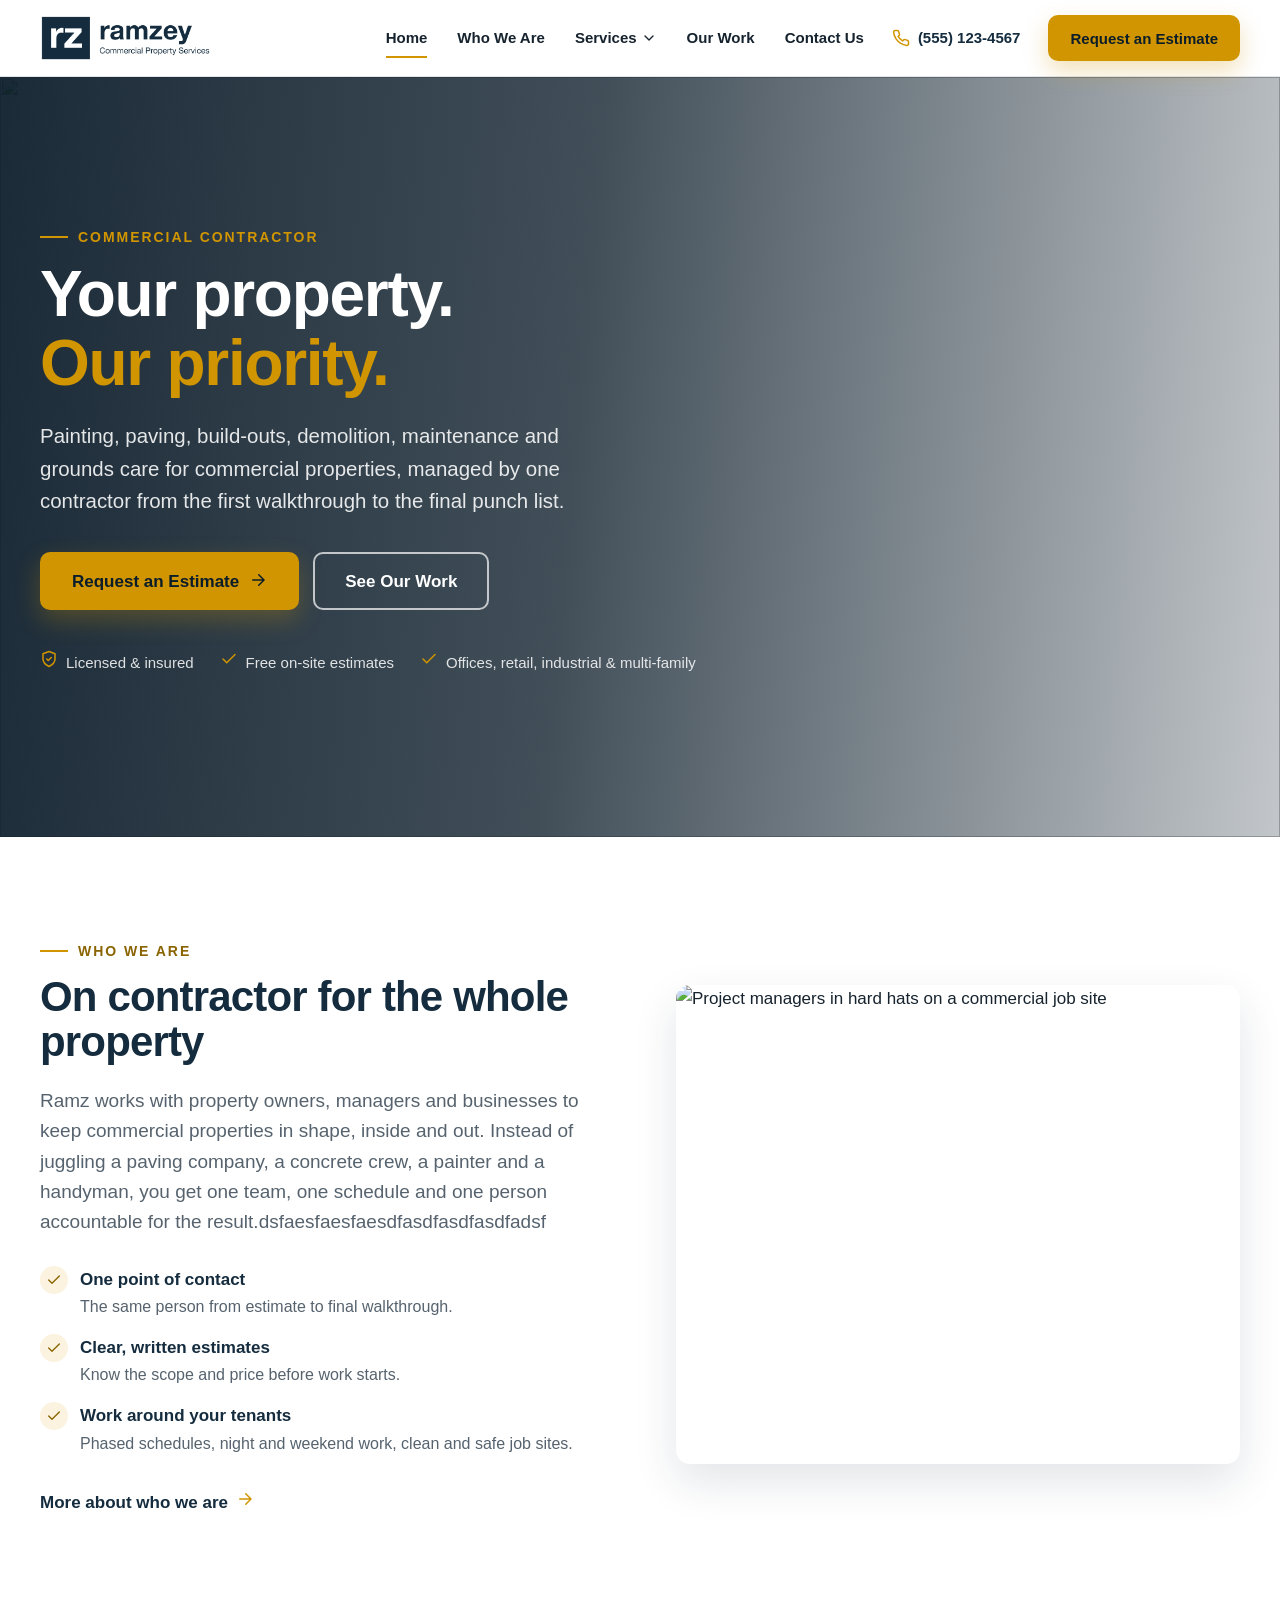
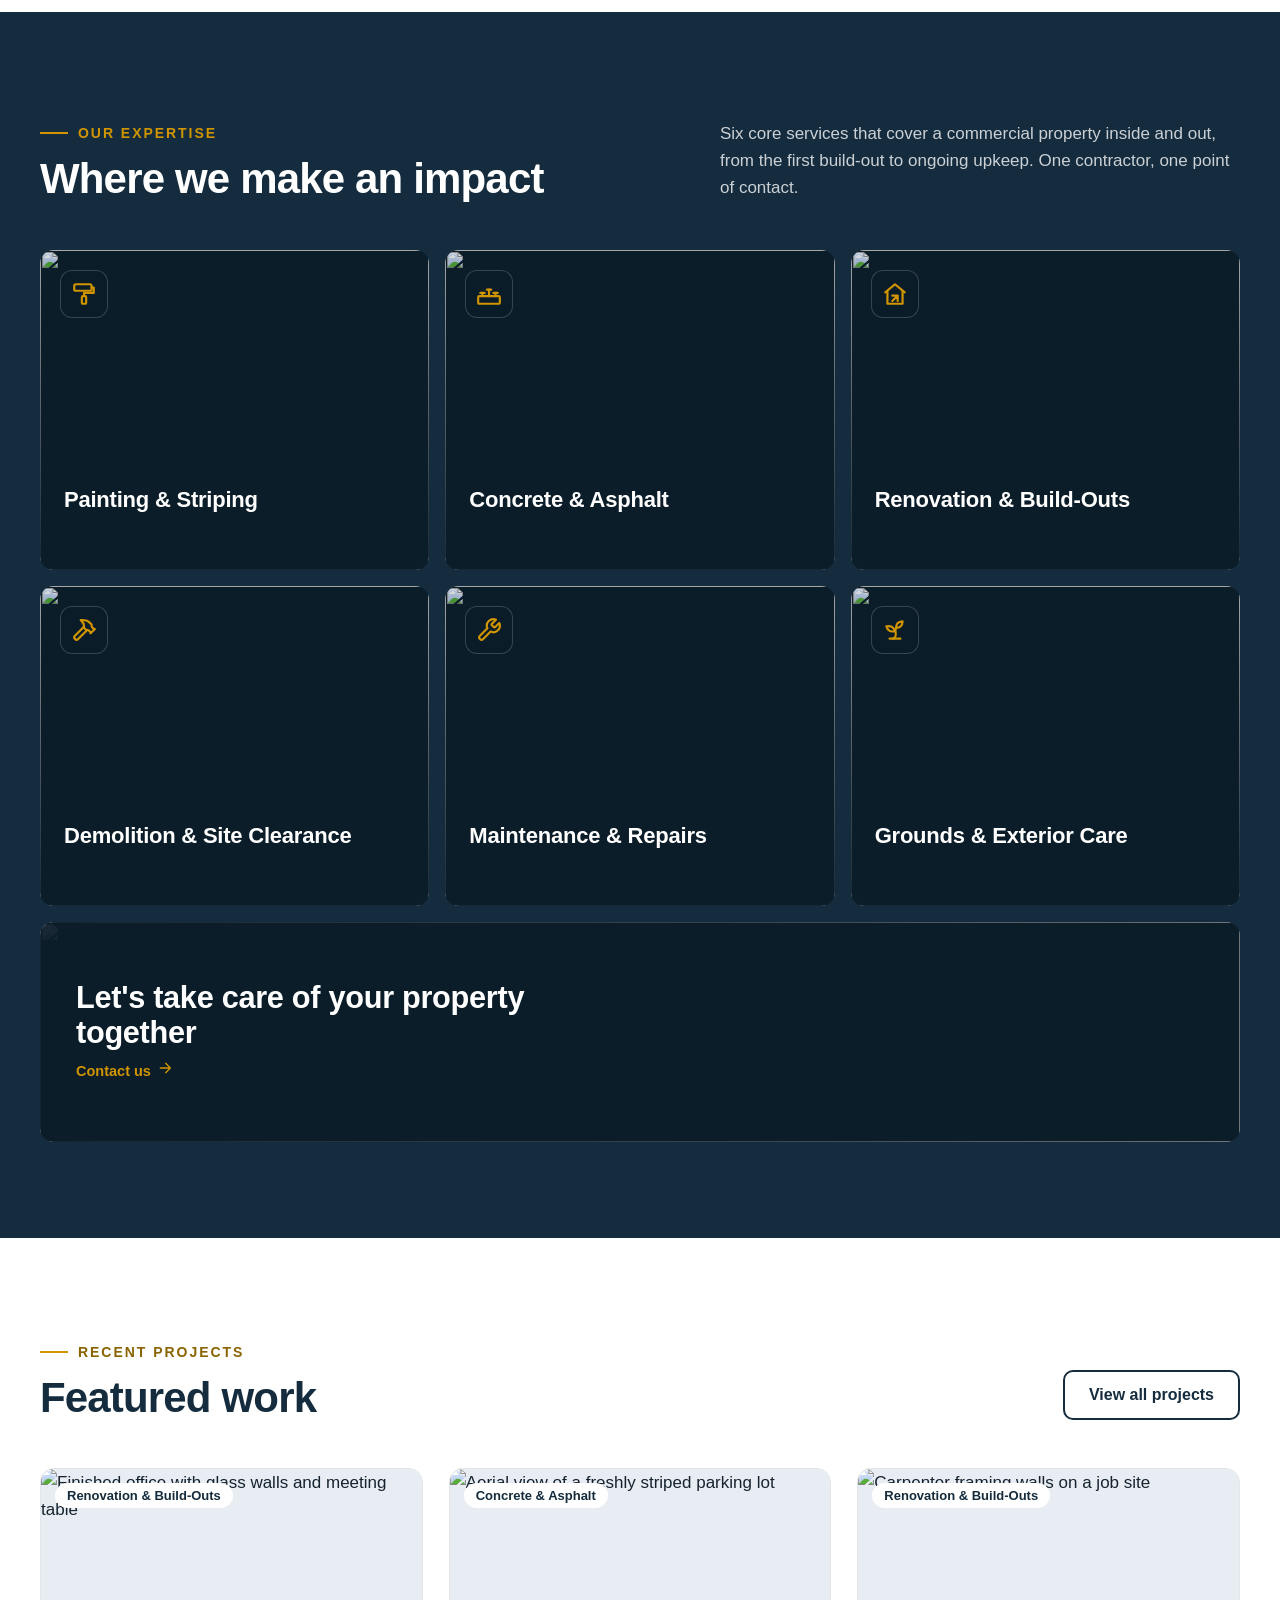
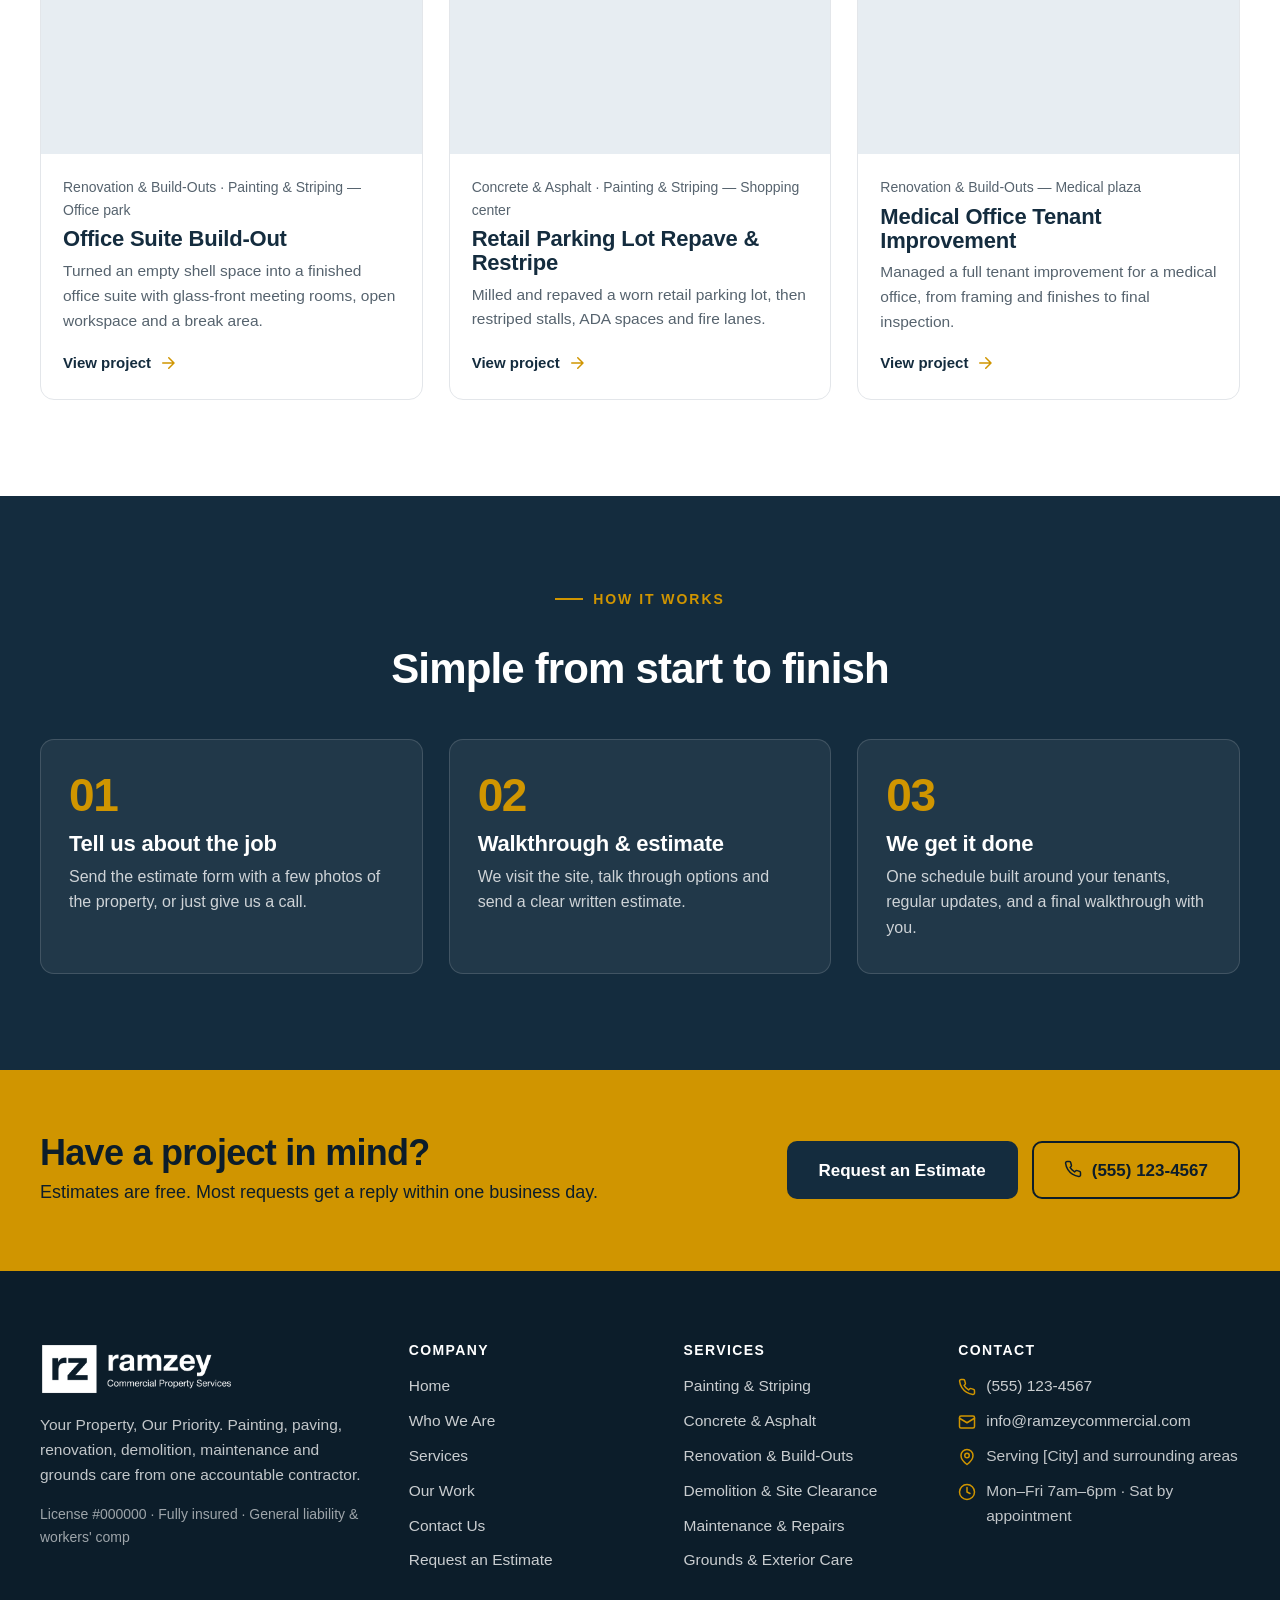
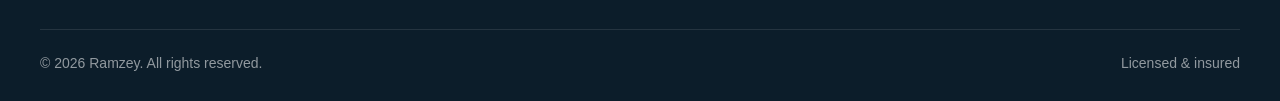
==== commit b660c4f7: "Update index.html" ====
--- a/index.html
+++ b/index.html
@@ -46,7 +46,7 @@
         <div class="reveal">
           <span class="eyebrow">Who we are</span>
           <h2>On contractor for the whole property</h2>
-          <p class="lead">Ramz works with property owners, managers and businesses to keep commercial properties in shape, inside and out. Instead of juggling a paving company, a concrete crew, a painter and a handyman, you get one team, one schedule and one person accountable for the result.</p>
+          <p class="lead">Ramz works with property owners, managers and businesses to keep commercial properties in shape, inside and out. Instead of juggling a paving company, a concrete crew, a painter and a handyman, you get one team, one schedule and one person accountable for the result.dsfaesfaesfaesdfasdfasdfasdfadsf</p>
           <ul class="checklist">
             <li><span class="tick" data-icon="check"></span><div><strong>One point of contact</strong><span>The same person from estimate to final walkthrough.</span></div></li>
             <li><span class="tick" data-icon="check"></span><div><strong>Clear, written estimates</strong><span>Know the scope and price before work starts.</span></div></li>
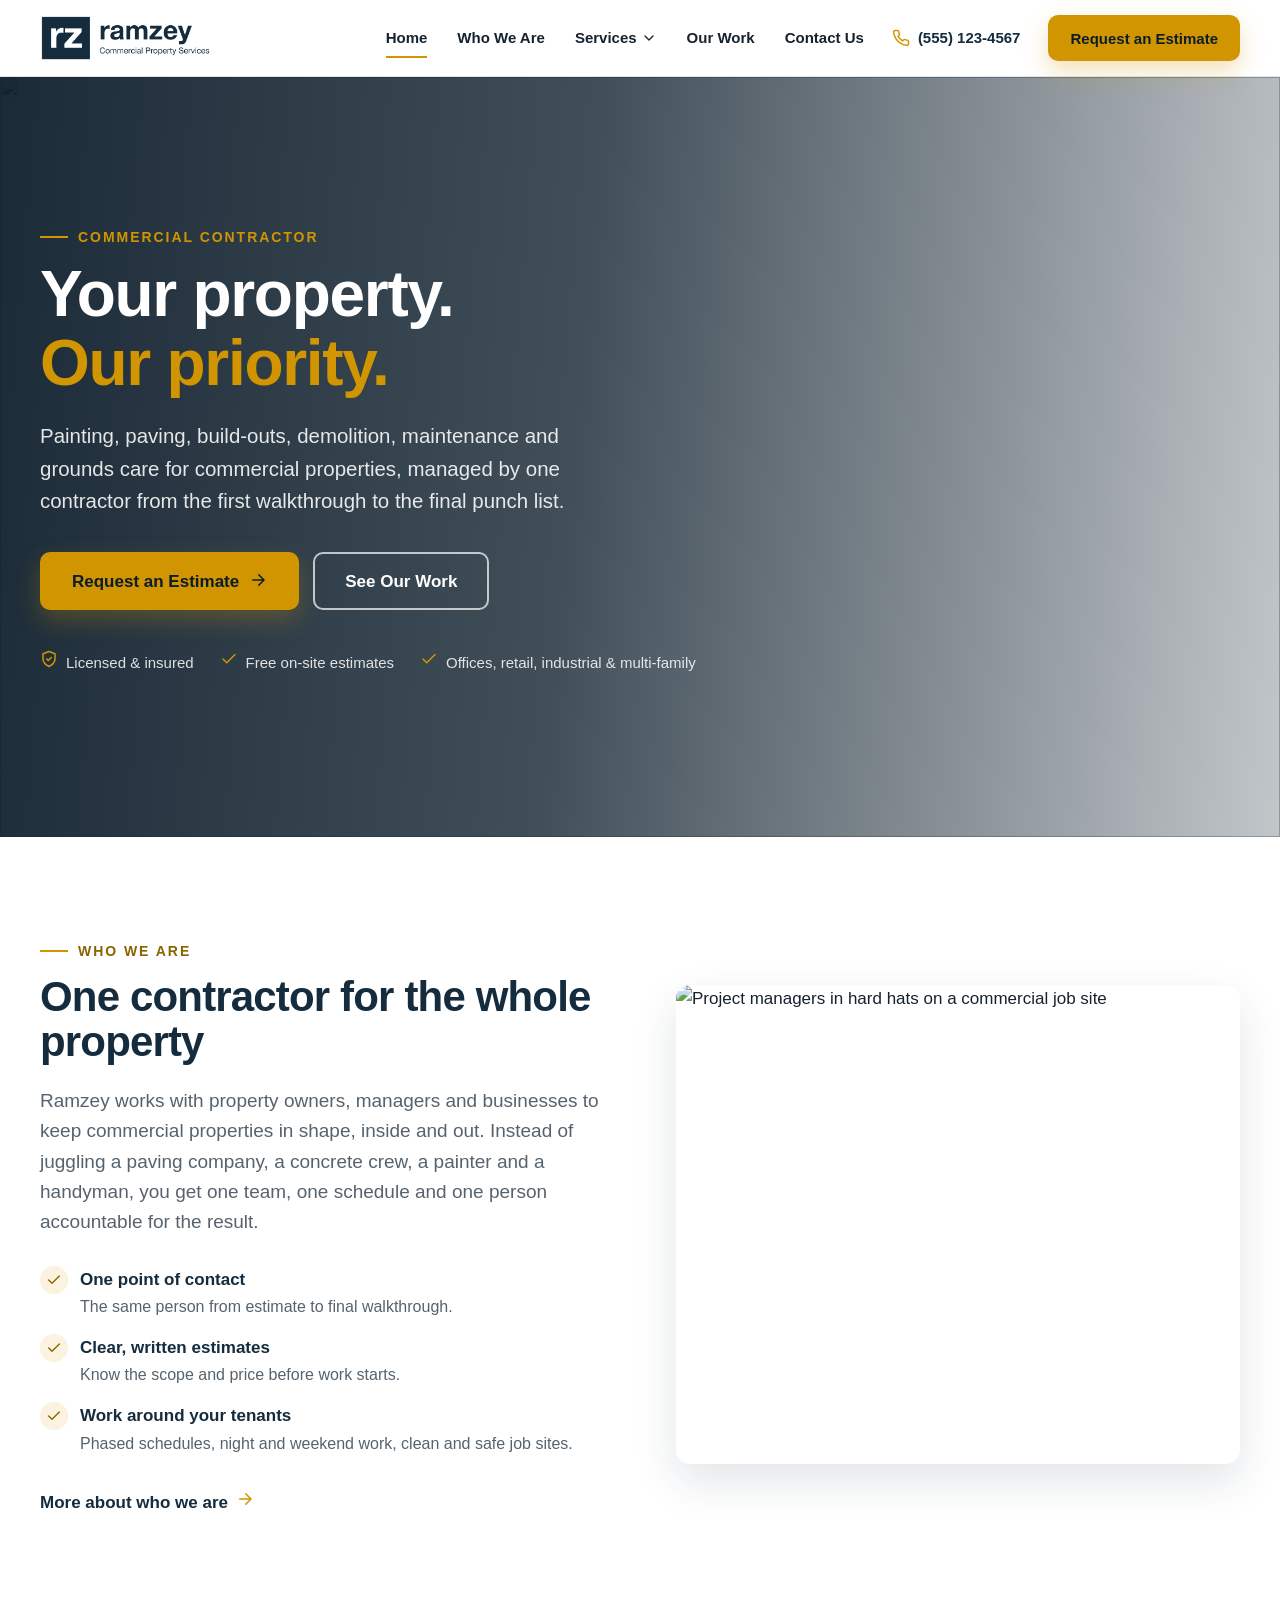
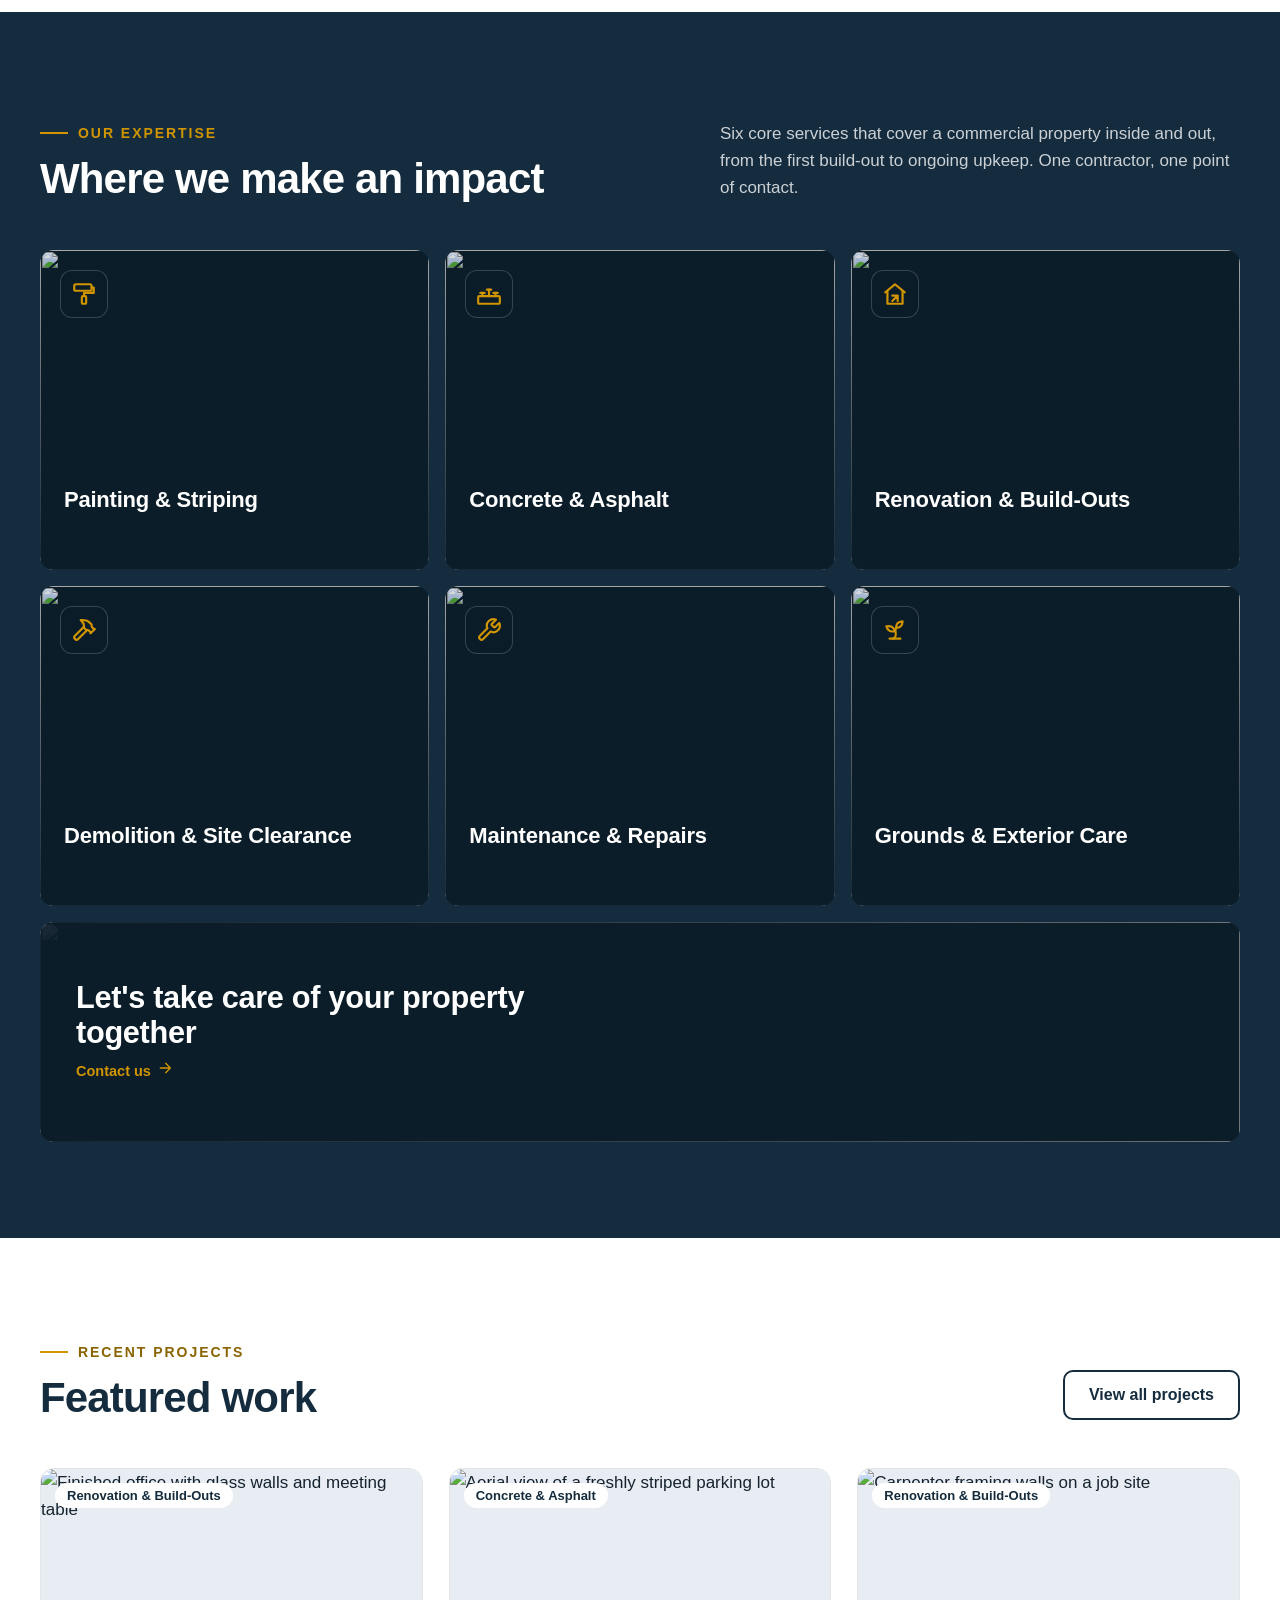
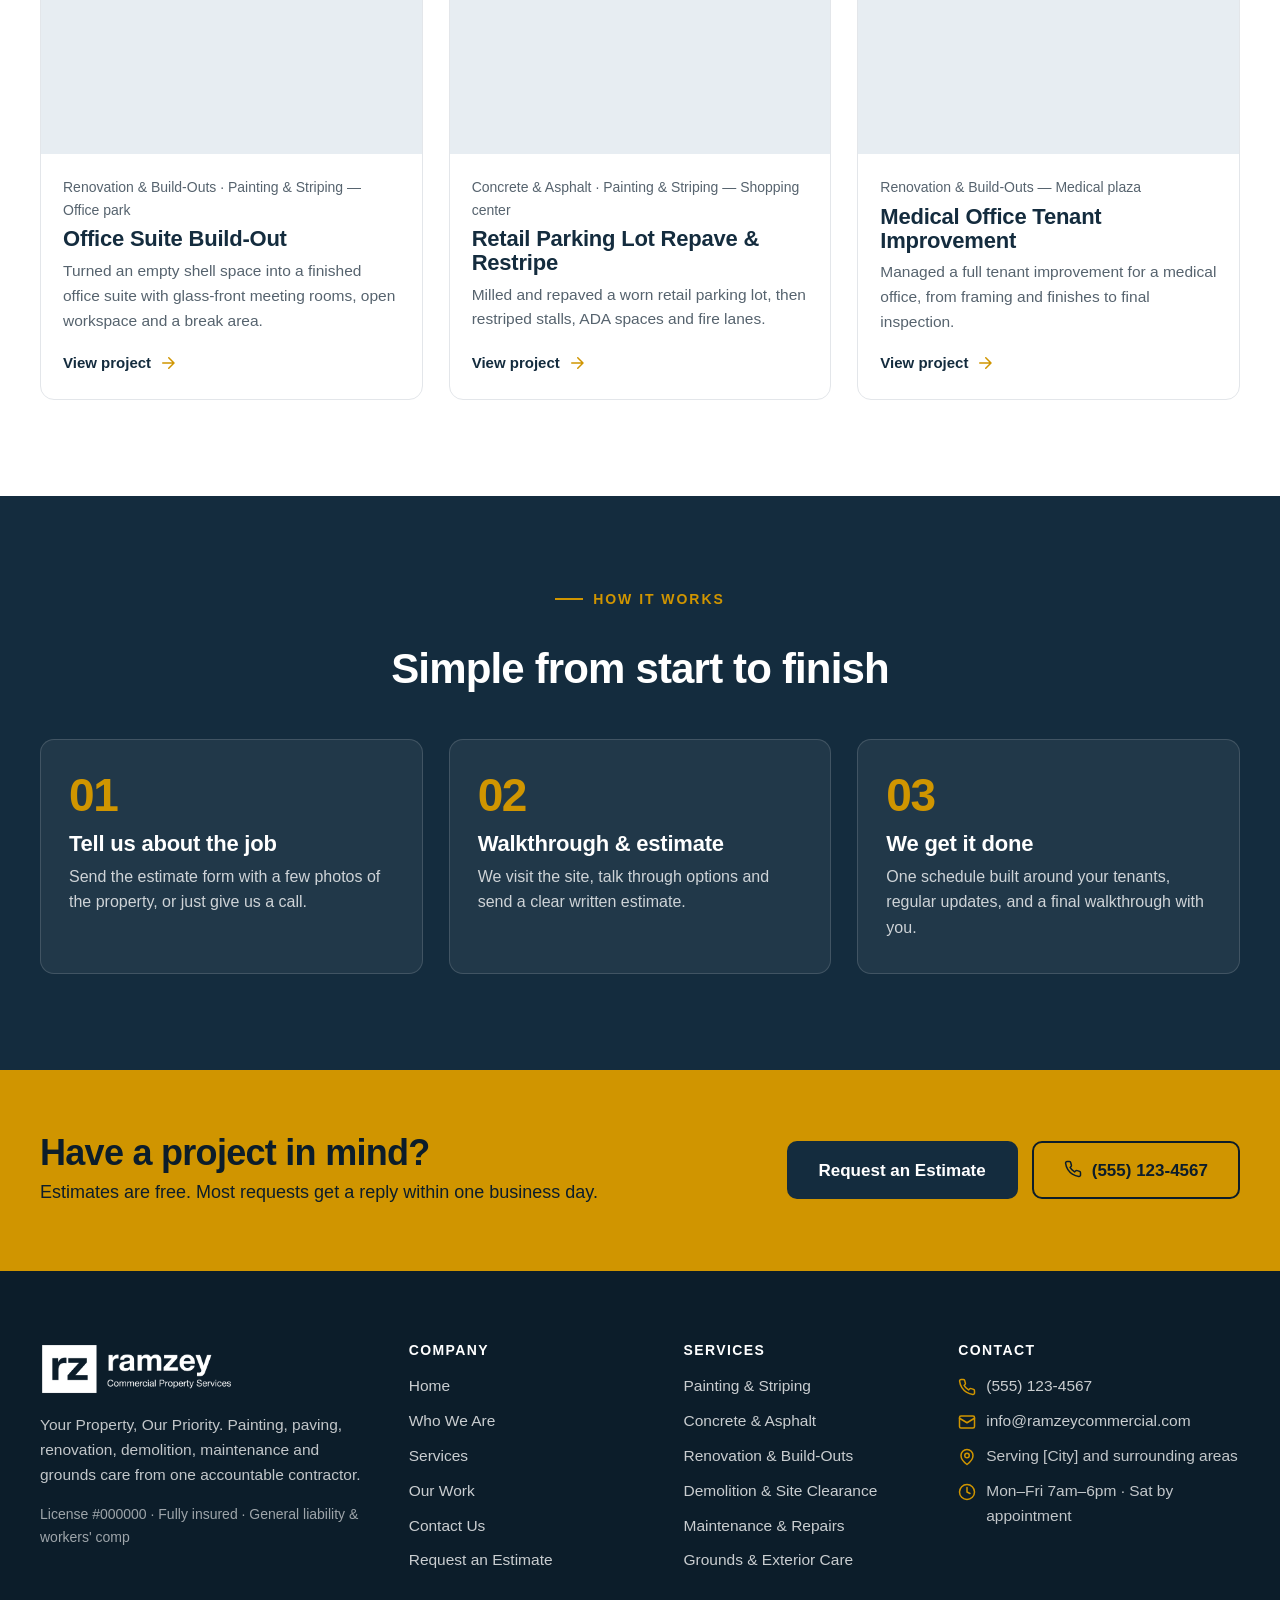
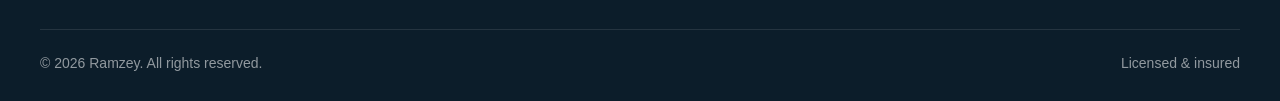
==== commit ba5d9635: "Update index.html" ====
--- a/index.html
+++ b/index.html
@@ -45,8 +45,8 @@
       <div class="container split">
         <div class="reveal">
           <span class="eyebrow">Who we are</span>
-          <h2>On contractor for the whole property</h2>
-          <p class="lead">Ramz works with property owners, managers and businesses to keep commercial properties in shape, inside and out. Instead of juggling a paving company, a concrete crew, a painter and a handyman, you get one team, one schedule and one person accountable for the result.dsfaesfaesfaesdfasdfasdfasdfadsf</p>
+          <h2>One contractor for the whole property</h2>
+          <p class="lead">Ramzey works with property owners, managers and businesses to keep commercial properties in shape, inside and out. Instead of juggling a paving company, a concrete crew, a painter and a handyman, you get one team, one schedule and one person accountable for the result.</p>
           <ul class="checklist">
             <li><span class="tick" data-icon="check"></span><div><strong>One point of contact</strong><span>The same person from estimate to final walkthrough.</span></div></li>
             <li><span class="tick" data-icon="check"></span><div><strong>Clear, written estimates</strong><span>Know the scope and price before work starts.</span></div></li>
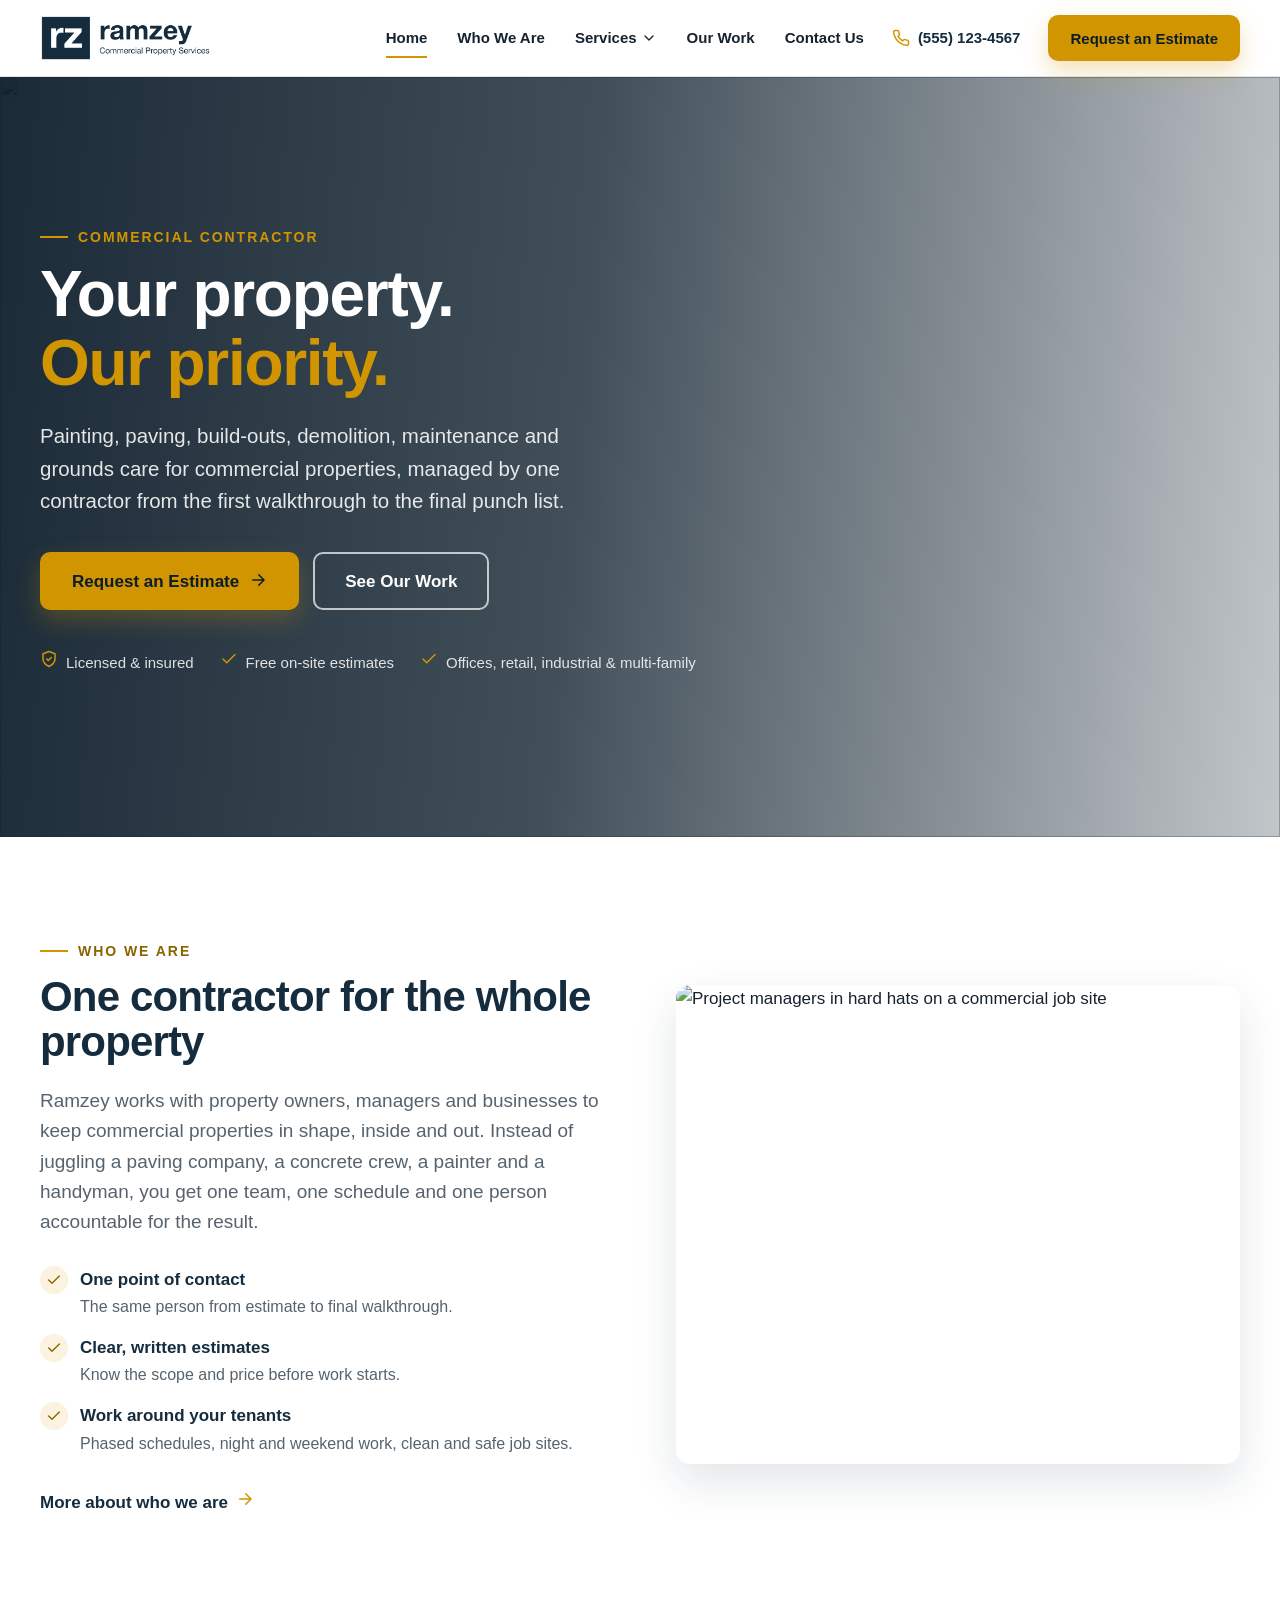
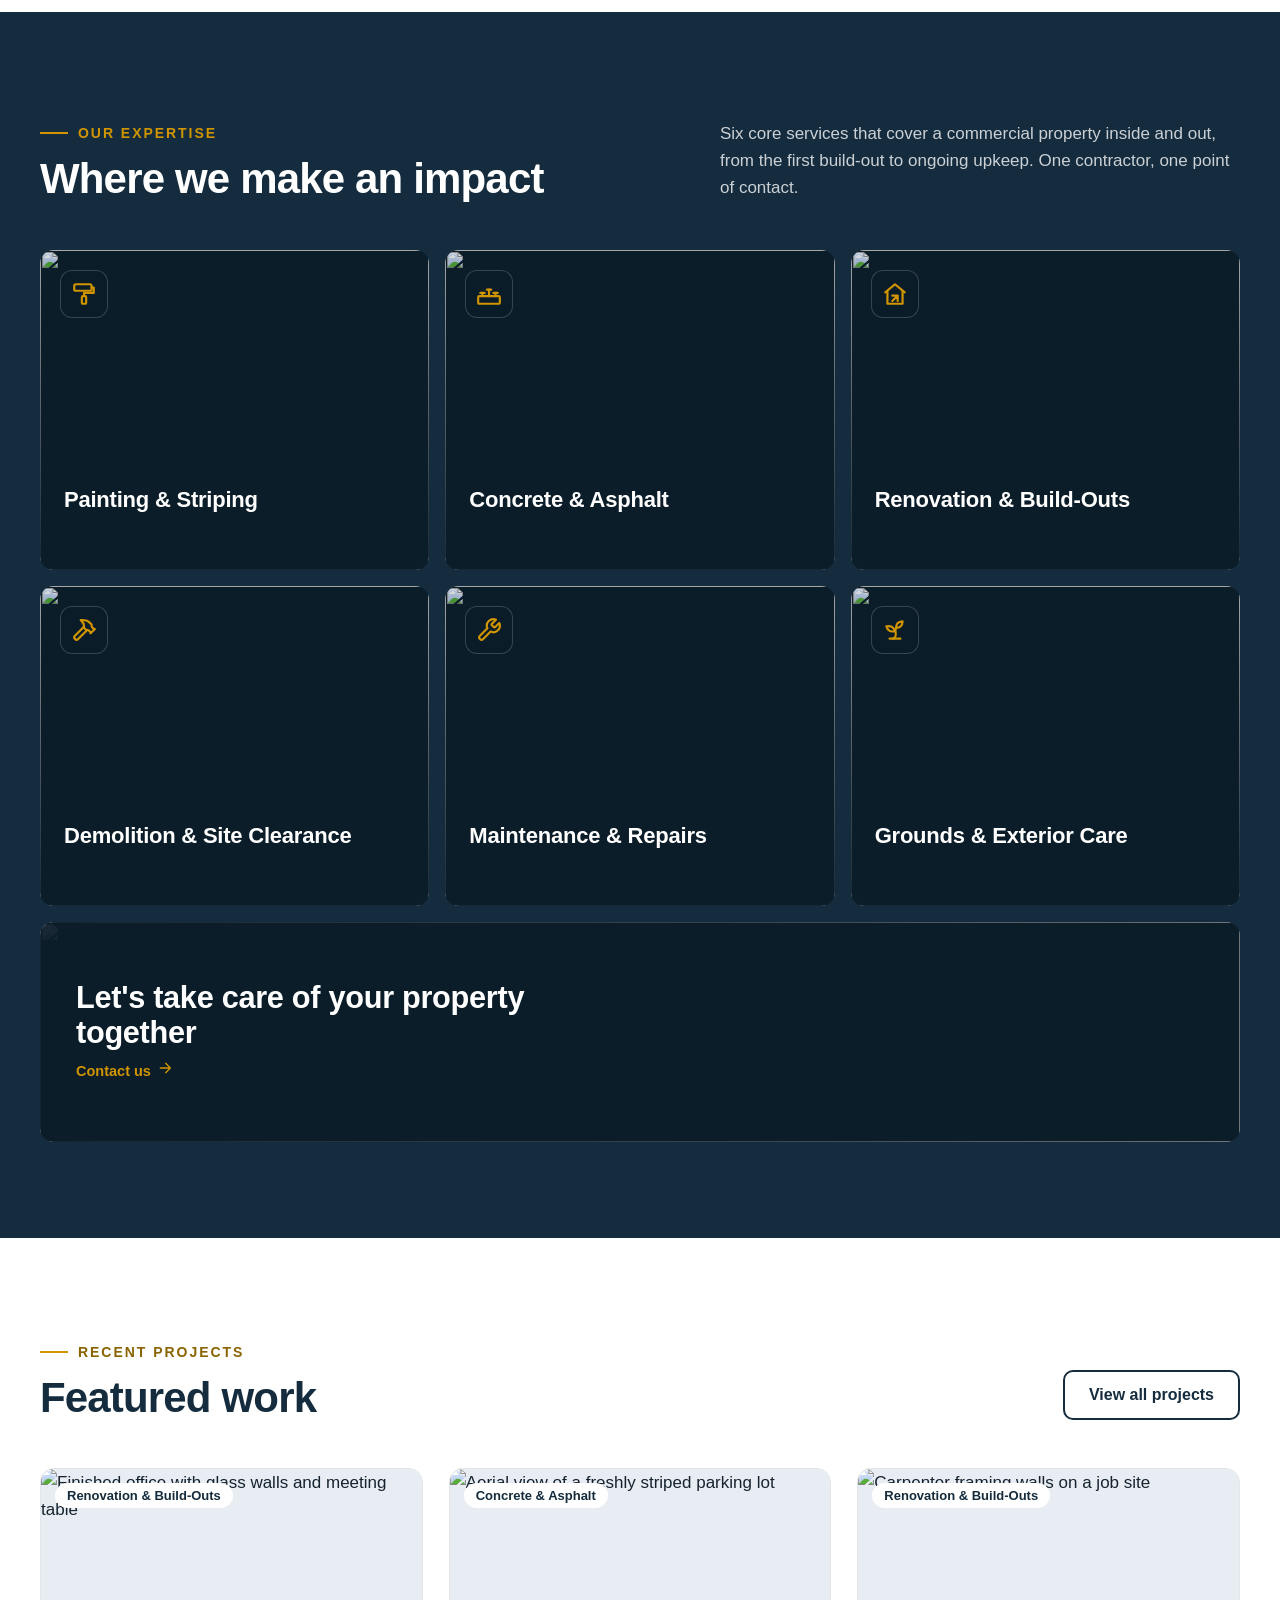
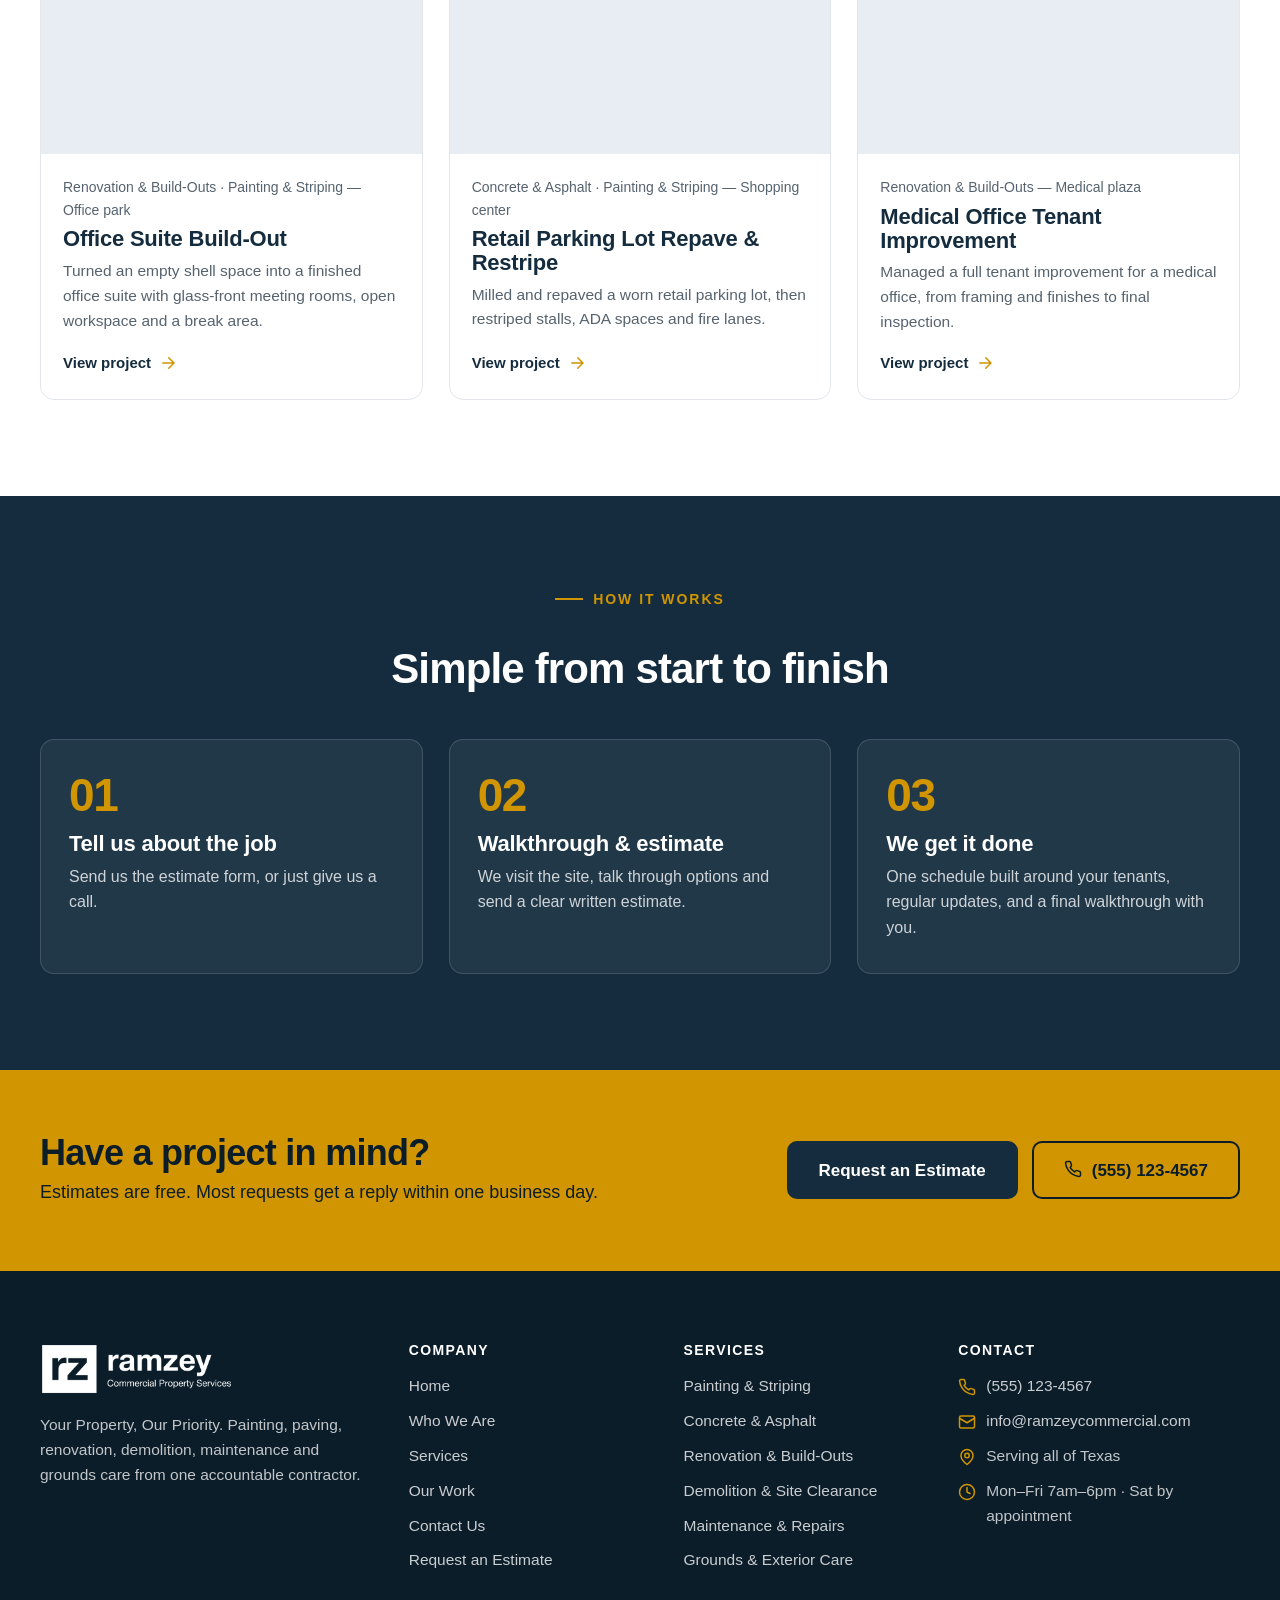
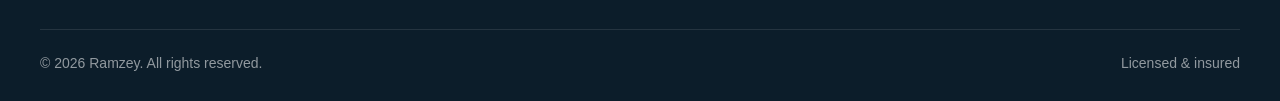
==== commit 467964b4: "fixed form" ====
--- a/index.html
+++ b/index.html
@@ -143,7 +143,7 @@
           <div class="step reveal">
             <div class="step-num">01</div>
             <h3>Tell us about the job</h3>
-            <p>Send the estimate form with a few photos of the property, or just give us a call.</p>
+            <p>Send us the estimate form, or just give us a call.</p>
           </div>
           <div class="step reveal">
             <div class="step-num">02</div>
--- a/assets/css/styles.css
+++ b/assets/css/styles.css
@@ -544,24 +544,6 @@
 .field.invalid input, .field.invalid select, .field.invalid textarea { border-color: #b4231b; }
 .field-error { color: #b4231b; font-size: 14px; display: none; }
 .field.invalid .field-error { display: block; }
-
-.dropzone {
-  position: relative; border: 2px dashed #c3cbd3; border-radius: var(--radius); padding: 28px 20px;
-  text-align: center; background: var(--paper); transition: border-color .18s, background .18s; cursor: pointer;
-}
-.dropzone:hover, .dropzone.drag { border-color: var(--gold); background: var(--gold-100); }
-.dropzone input { position: absolute; inset: 0; opacity: 0; cursor: pointer; width: 100%; }
-.dropzone svg { width: 34px; height: 34px; color: var(--navy); margin: 0 auto 10px; }
-.dropzone strong { display: block; color: var(--navy); }
-.dropzone span { font-size: 14px; color: var(--muted); }
-.previews { display: grid; grid-template-columns: repeat(auto-fill, minmax(92px, 1fr)); gap: 10px; margin-top: 12px; }
-.preview { position: relative; aspect-ratio: 1; border-radius: 8px; overflow: hidden; background: var(--navy-100); }
-.preview img { width: 100%; height: 100%; object-fit: cover; }
-.preview button {
-  position: absolute; top: 5px; right: 5px; width: 26px; height: 26px; border-radius: 50%; border: 0;
-  background: rgba(12,29,42,.85); color: var(--white); cursor: pointer; display: grid; place-items: center;
-}
-.preview button svg { width: 14px; height: 14px; }
 
 .hp { position: absolute; left: -9999px; }
 
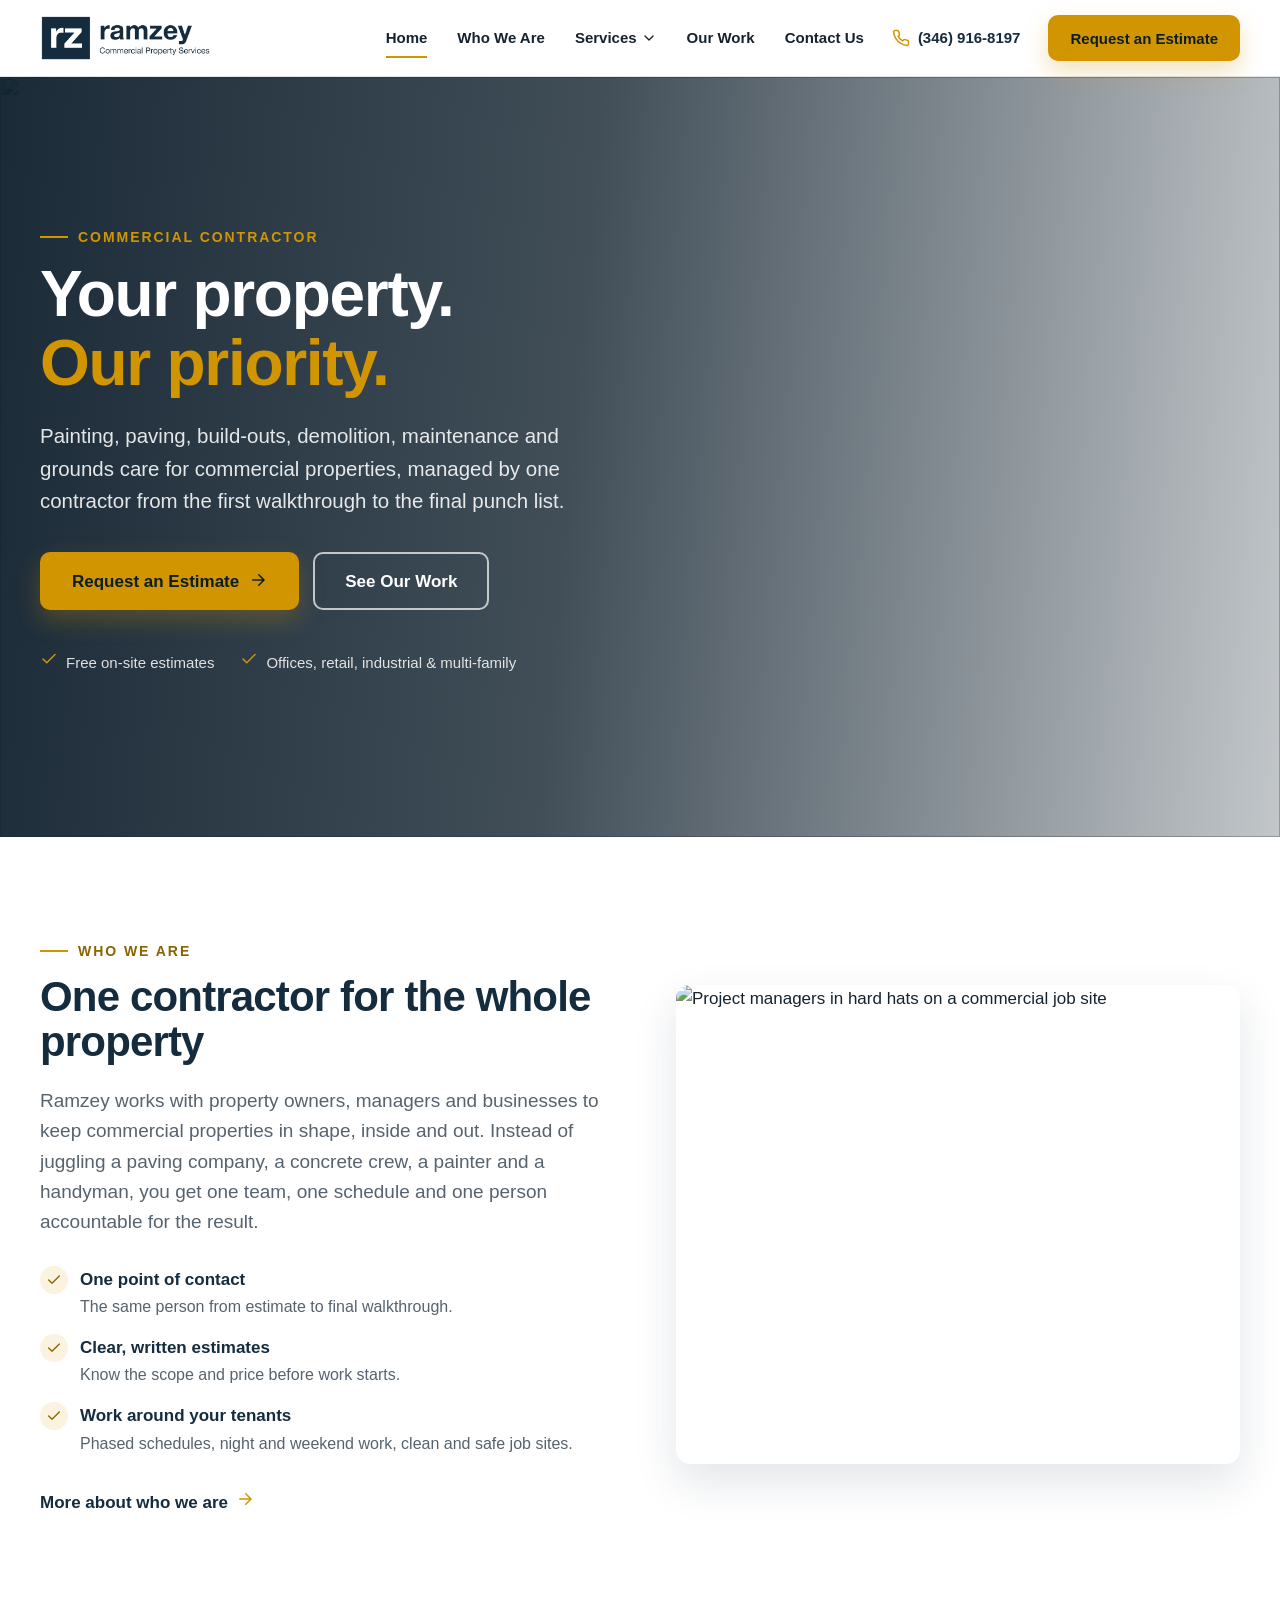
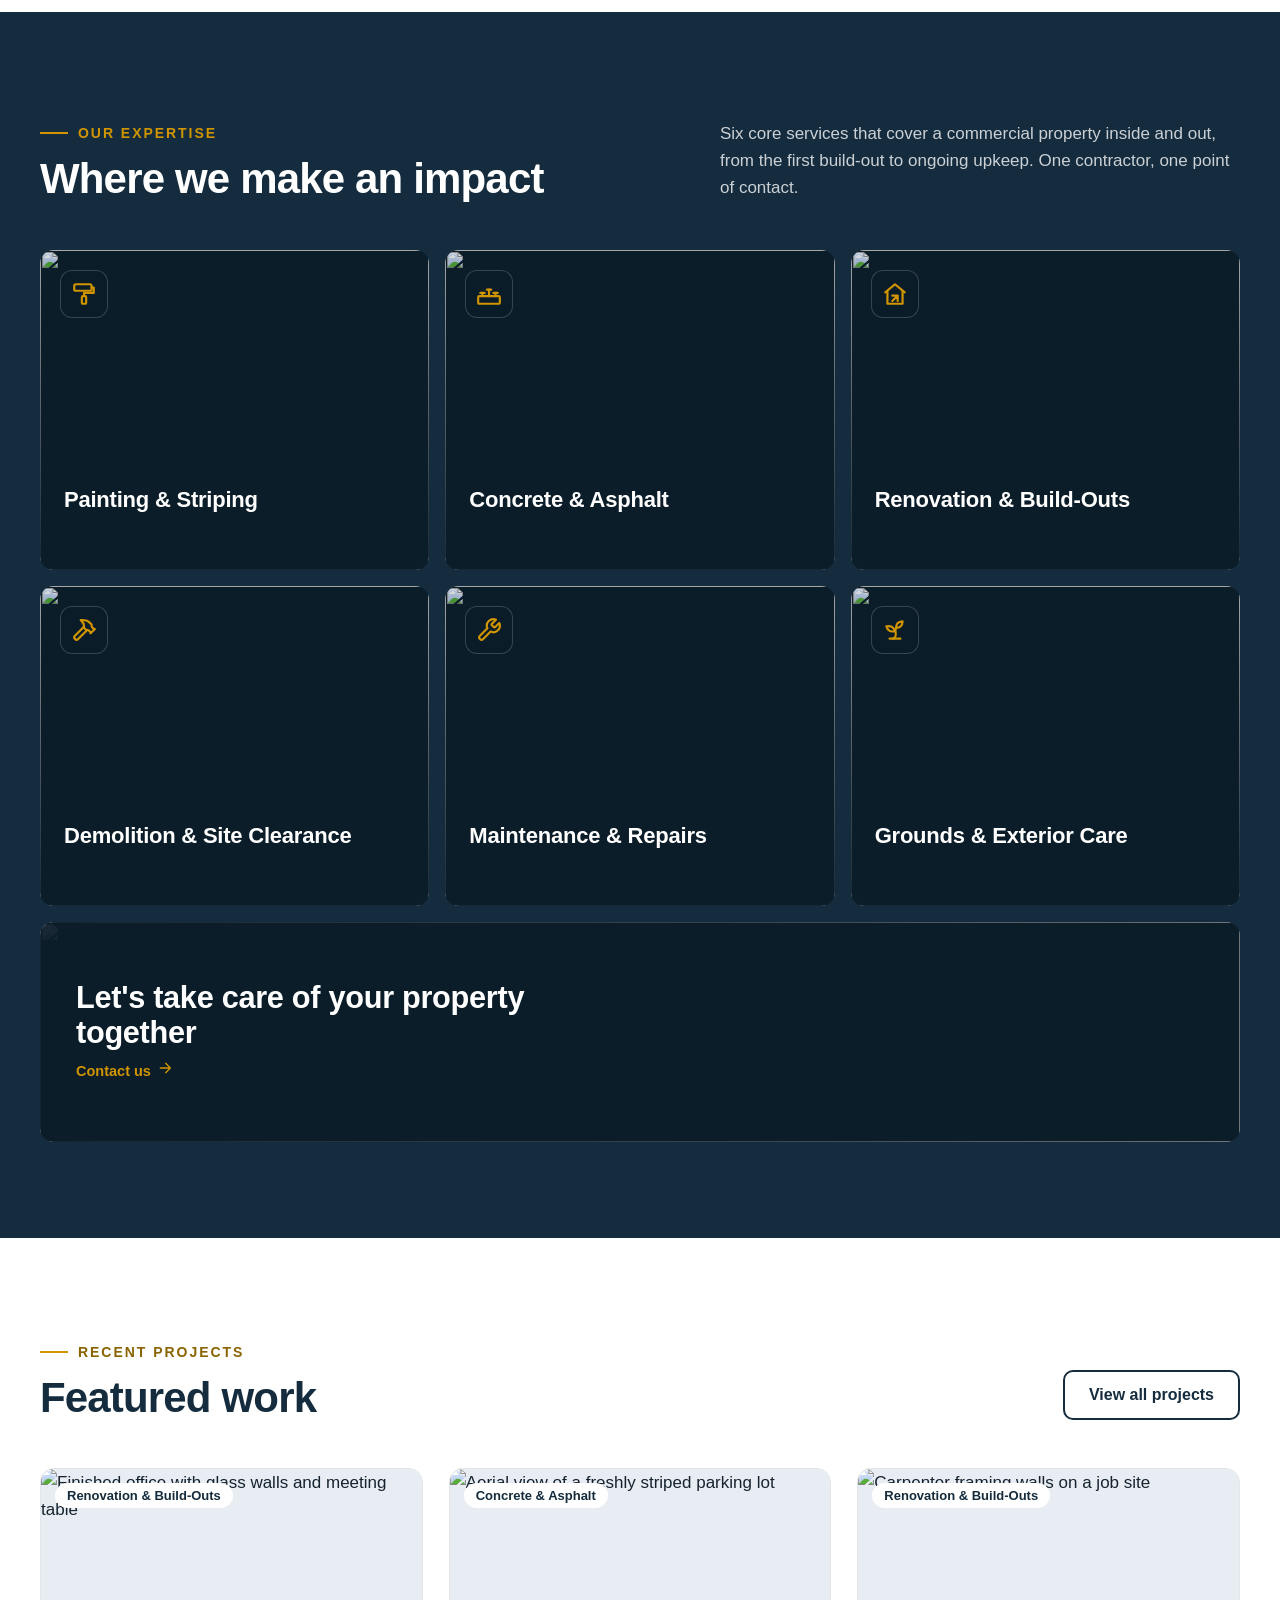
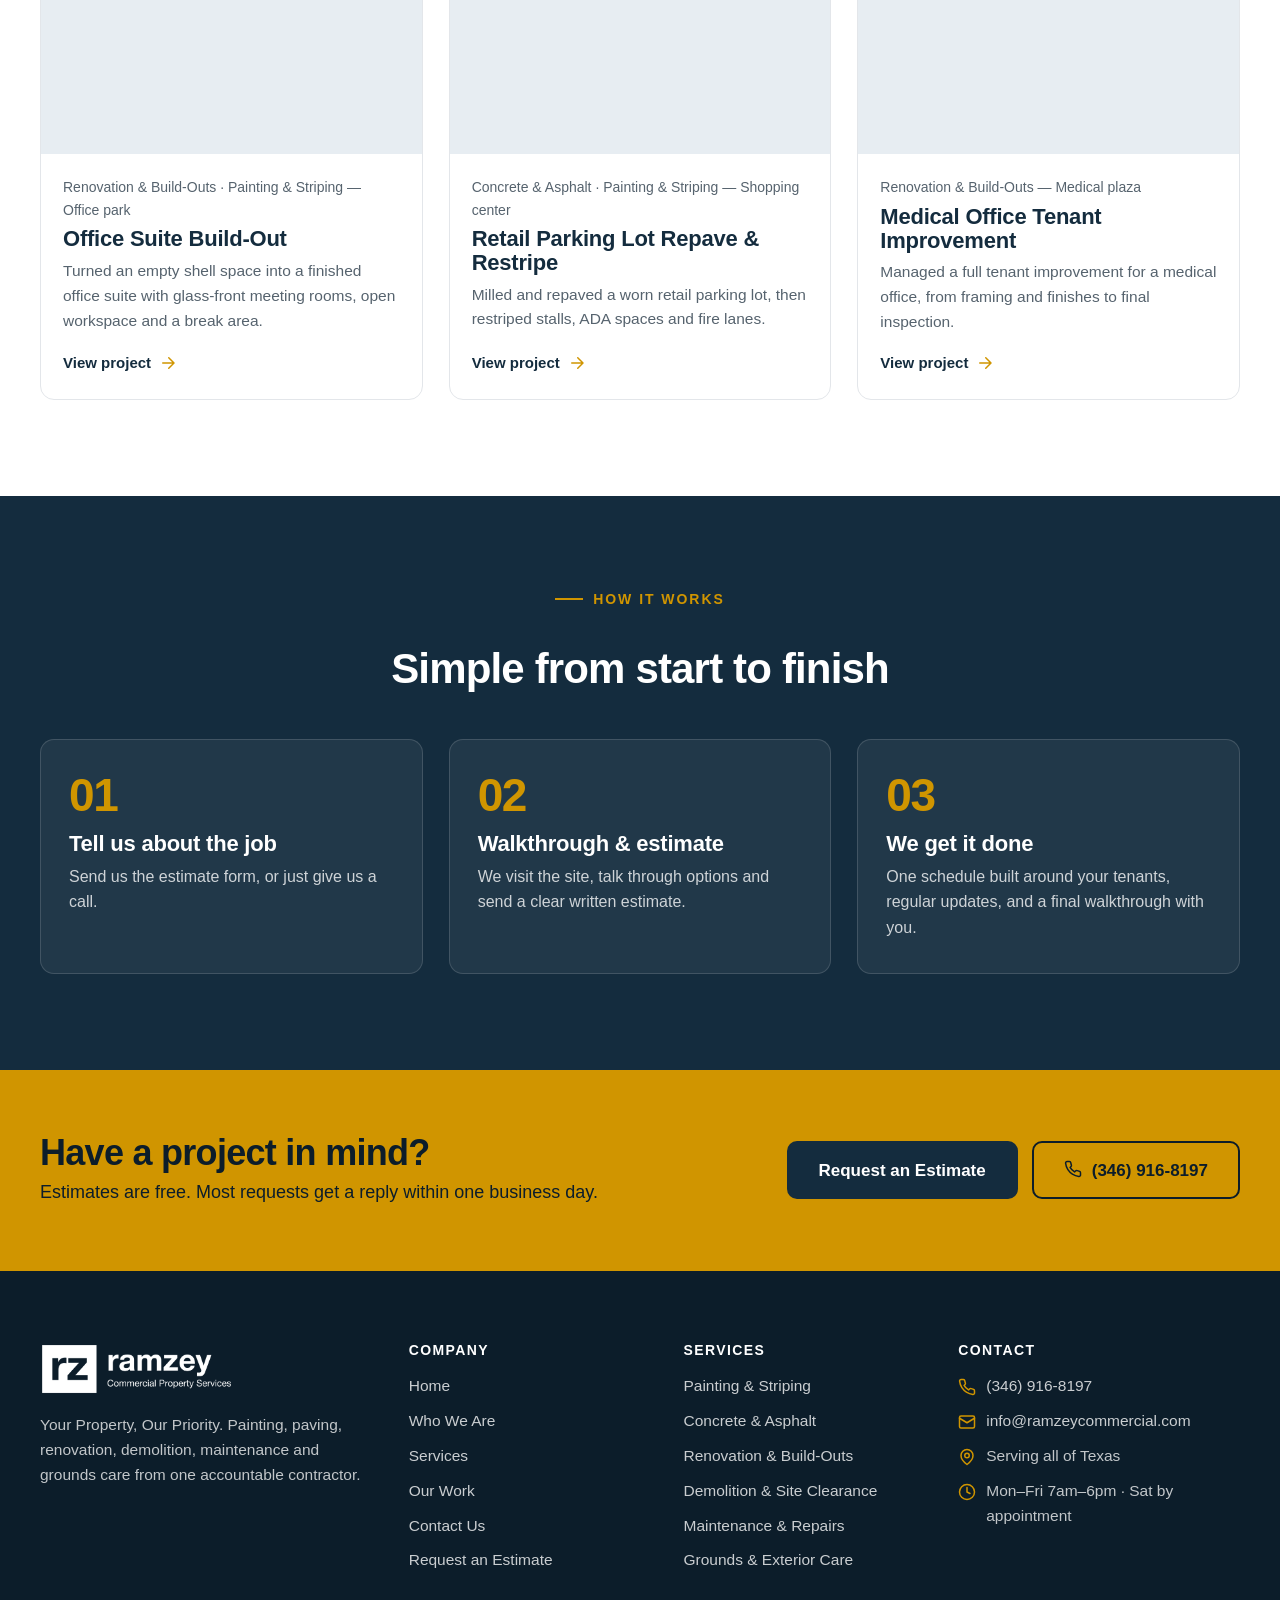
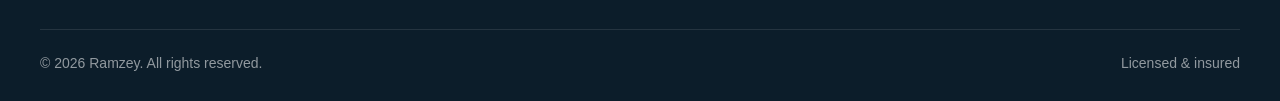
==== commit f170763a: "Update index.html" ====
--- a/index.html
+++ b/index.html
@@ -32,7 +32,7 @@
             <a class="btn btn-outline-light btn-lg" href="work.html">See Our Work</a>
           </div>
           <ul class="hero-trust">
-            <li><span data-icon="shield"></span> Licensed &amp; insured</li>
+            <!--<li><span data-icon="shield"></span> Licensed &amp; insured</li>-->
             <li><span data-icon="check"></span> Free on-site estimates</li>
             <li><span data-icon="check"></span> Offices, retail, industrial &amp; multi-family</li>
           </ul>
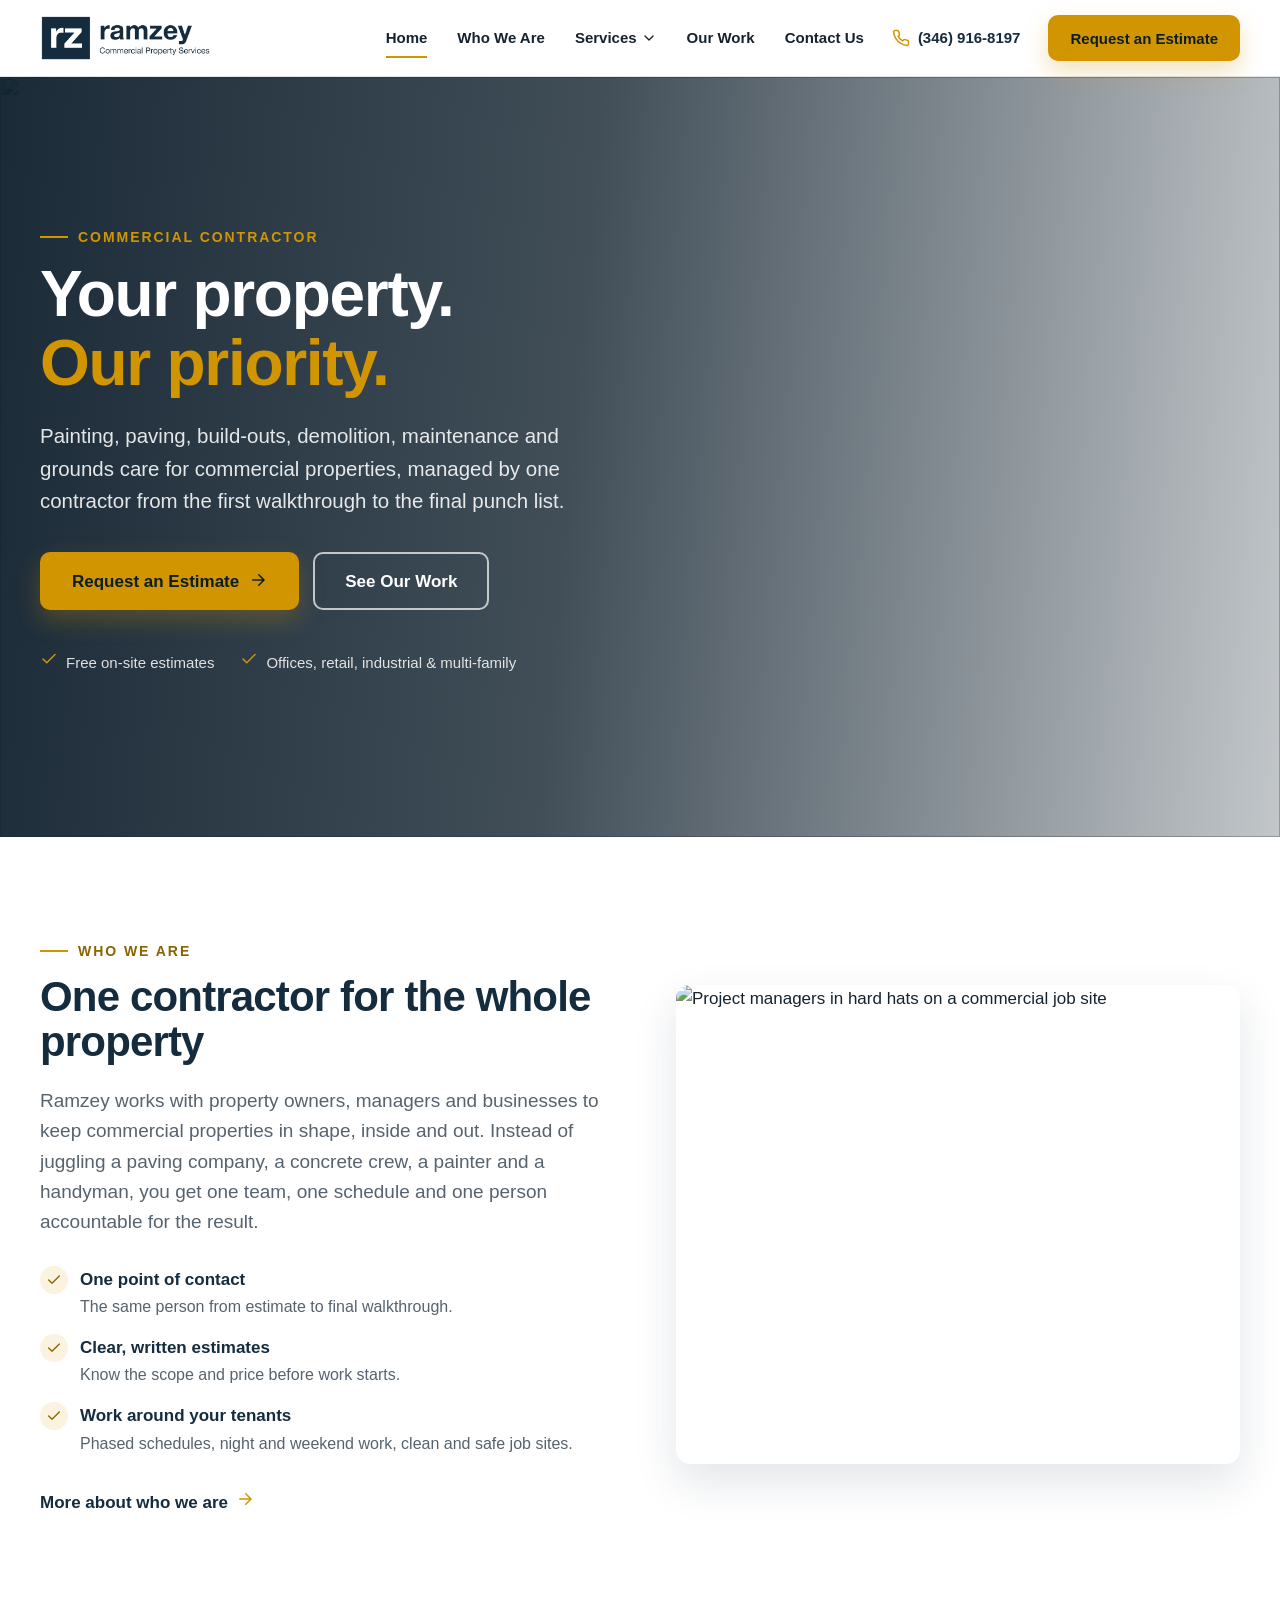
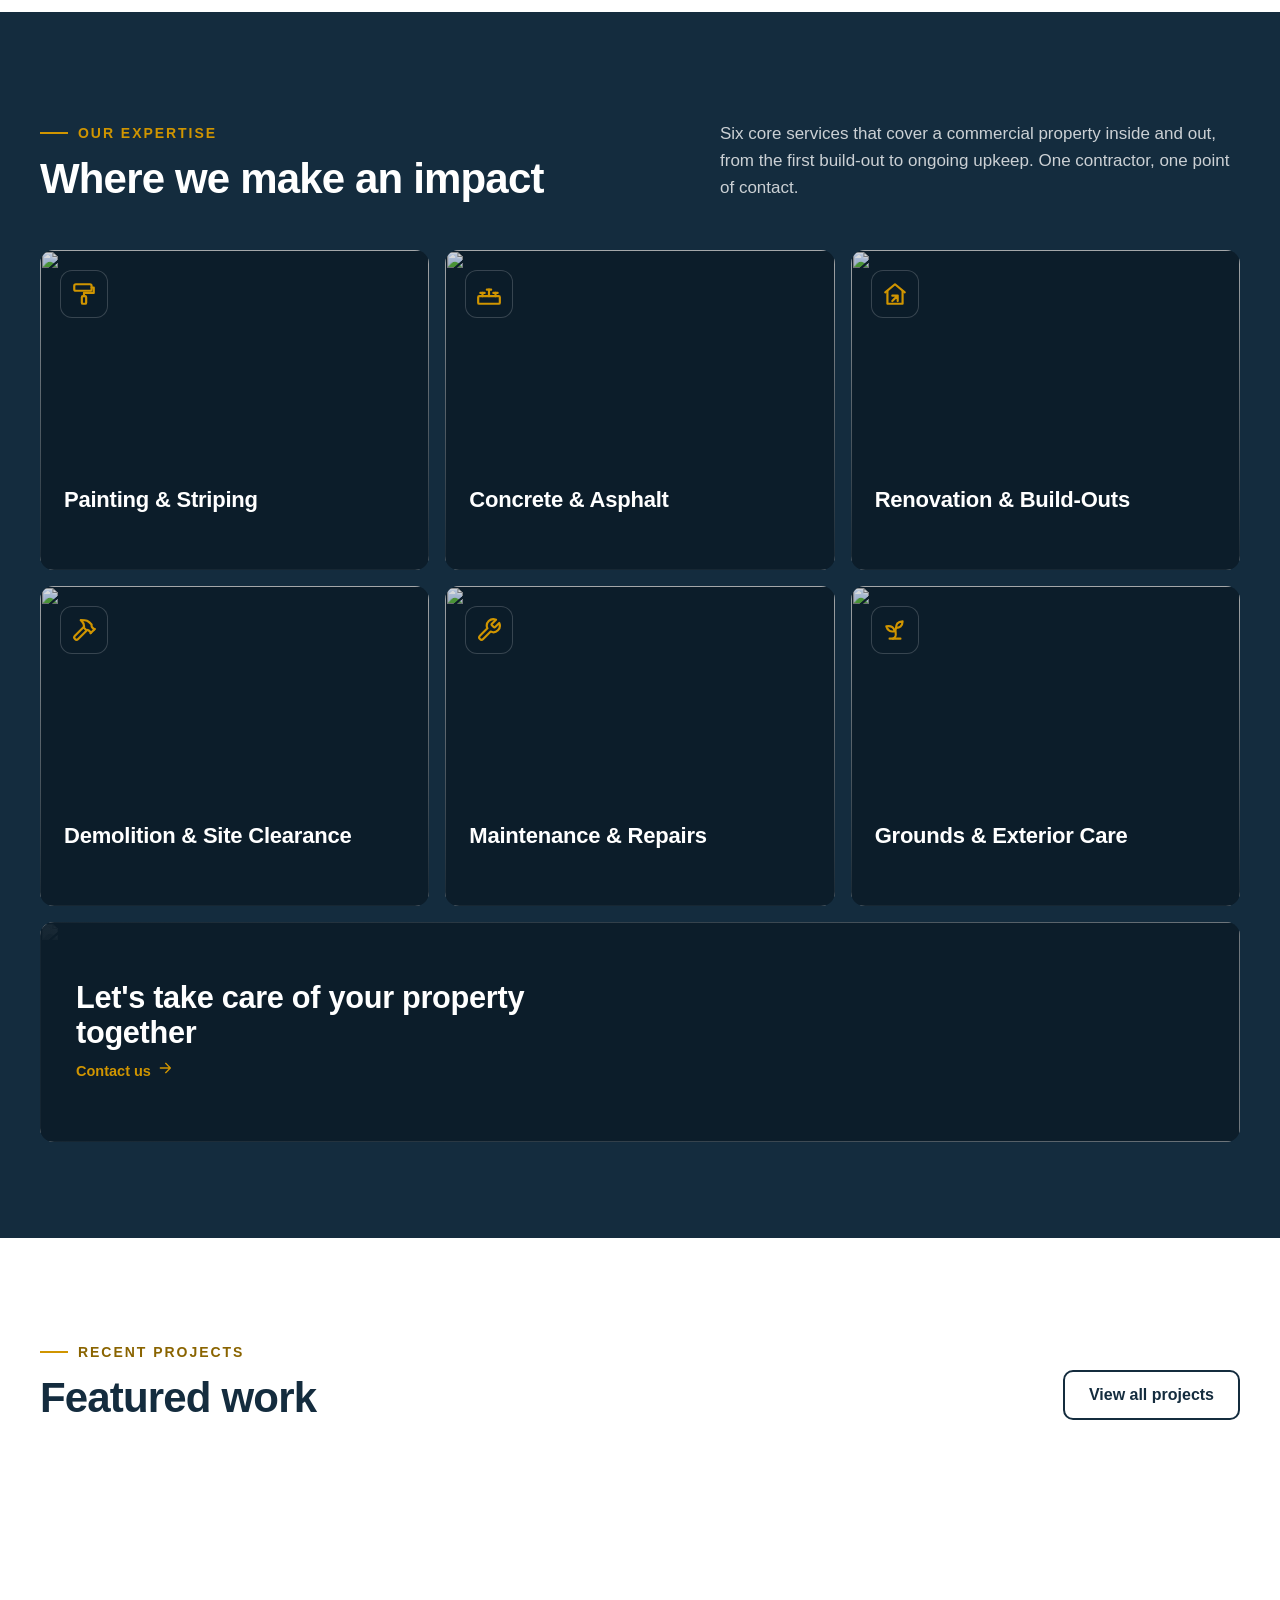
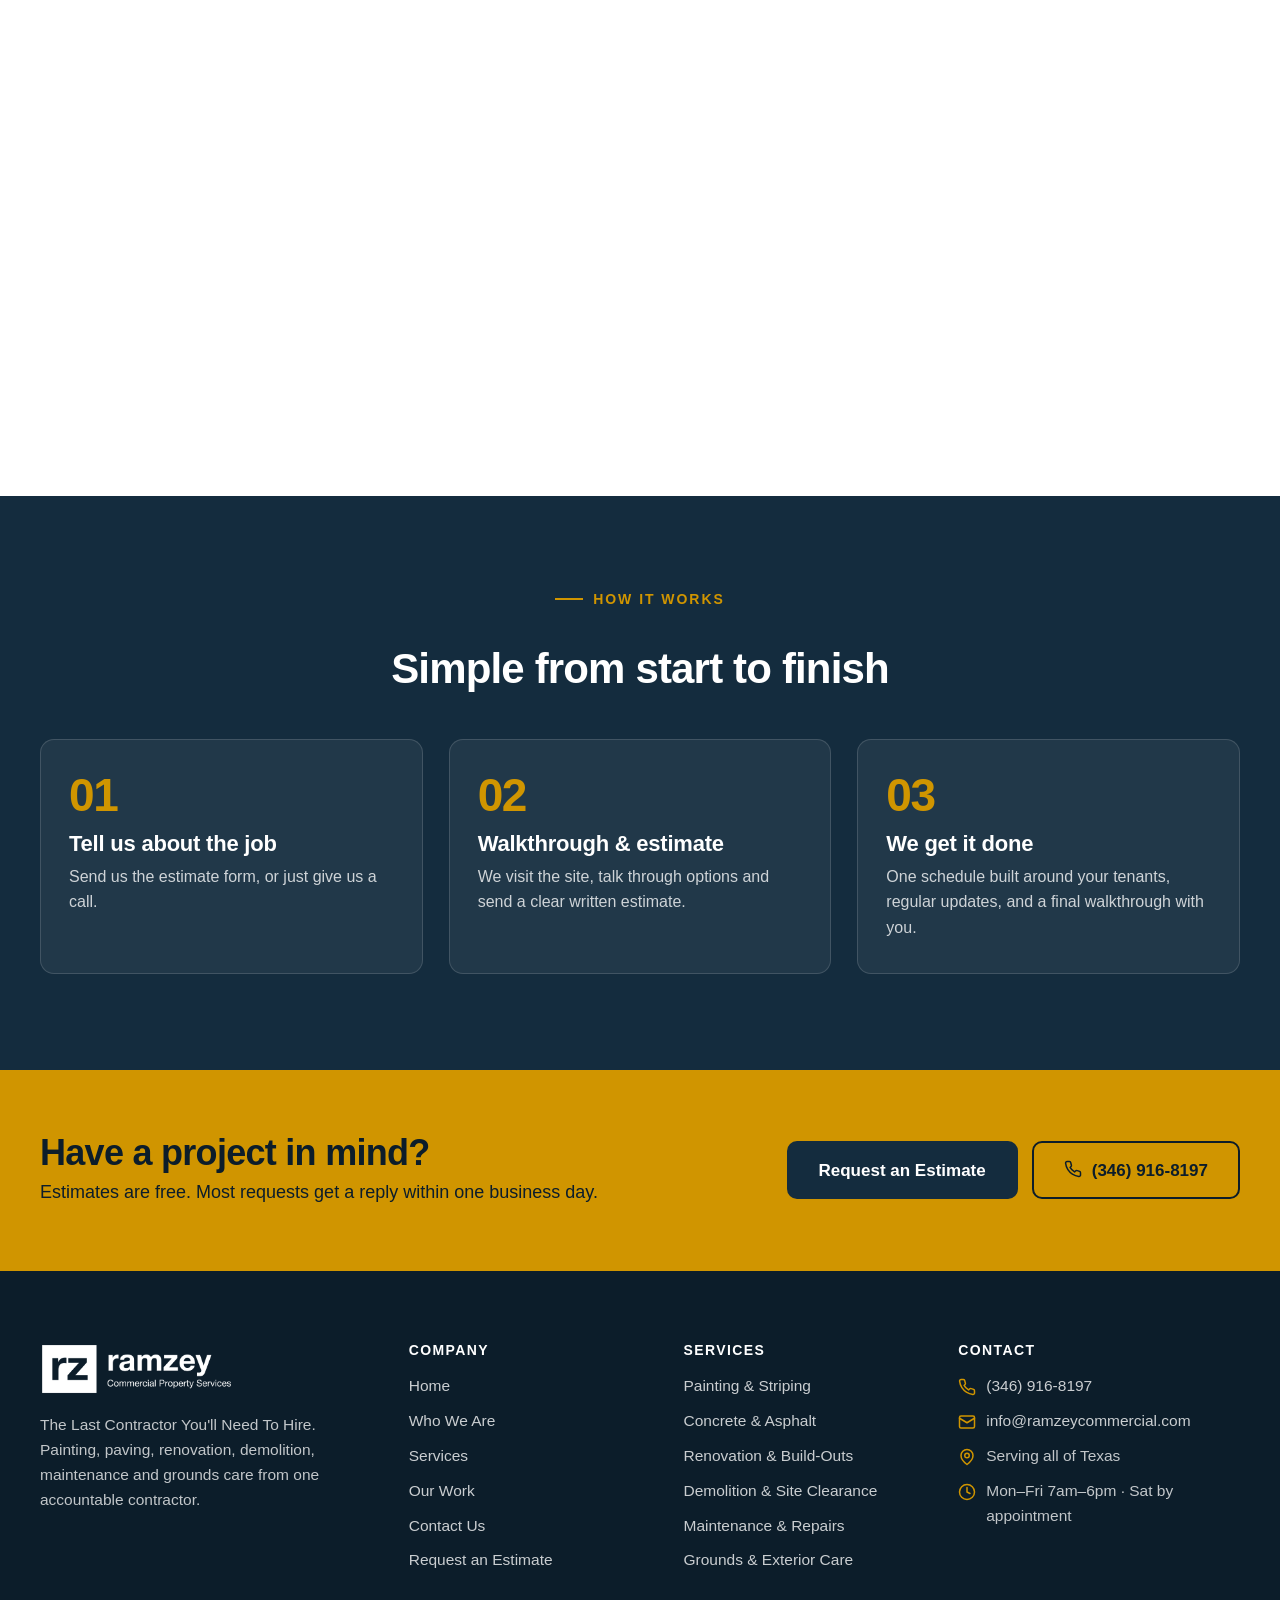
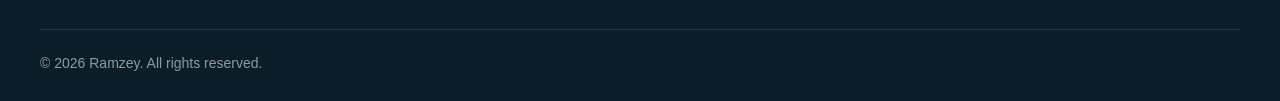
==== commit 0c8892e8: "Update index.html" ====
--- a/index.html
+++ b/index.html
@@ -4,7 +4,7 @@
   <meta charset="utf-8">
   <meta name="viewport" content="width=device-width, initial-scale=1">
   <title>Ramzey | Commercial Contractor</title>
-  <meta name="description" content="Ramzey: Your Property, Our Priority. Commercial painting and striping, concrete and asphalt, renovation and build-outs, demolition, maintenance and grounds care. Free estimates.">
+  <meta name="description" content="Ramzey: The Last Contractor You'll Need To Hire. Commercial painting and striping, concrete and asphalt, renovation and build-outs, demolition, maintenance and grounds care. Free estimates.">
   <meta name="theme-color" content="#142c3e">
   <link rel="icon" href="images/logo/icon.png">
   <link rel="apple-touch-icon" href="images/logo/icon.png">
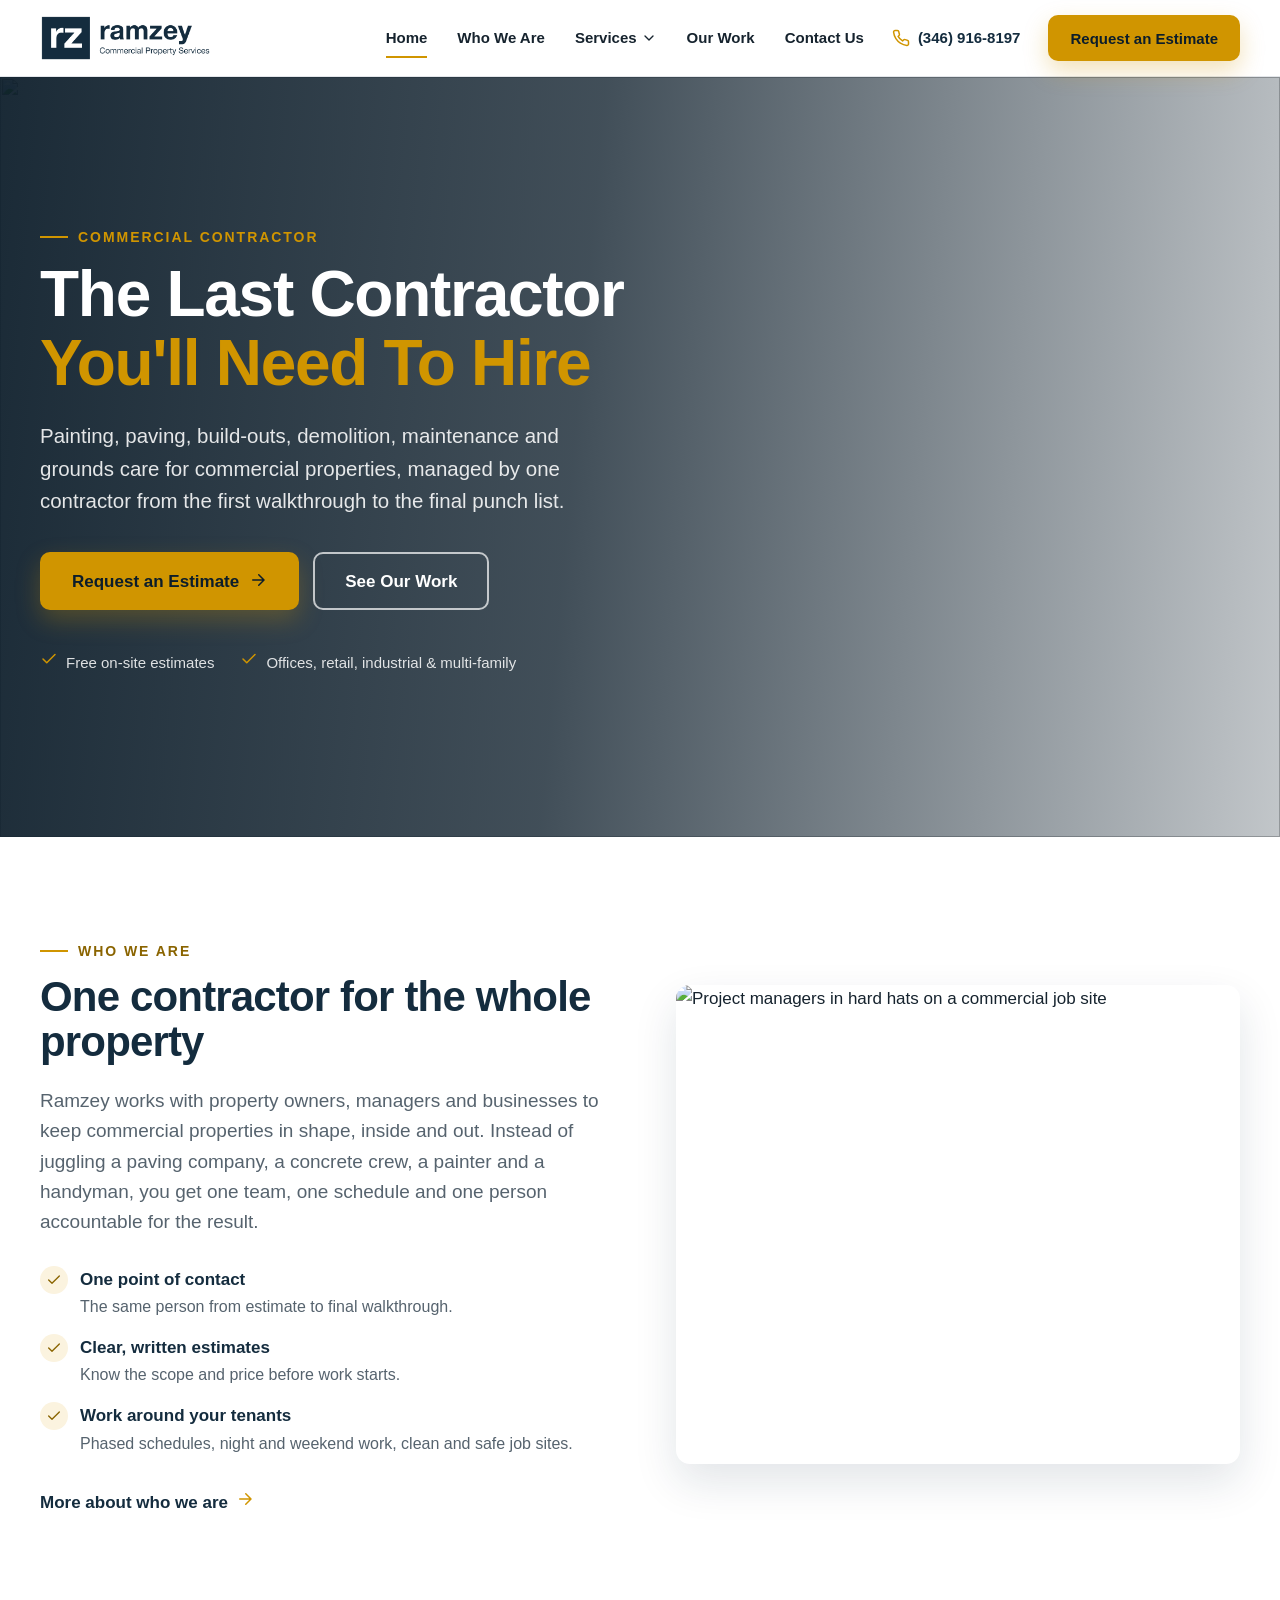
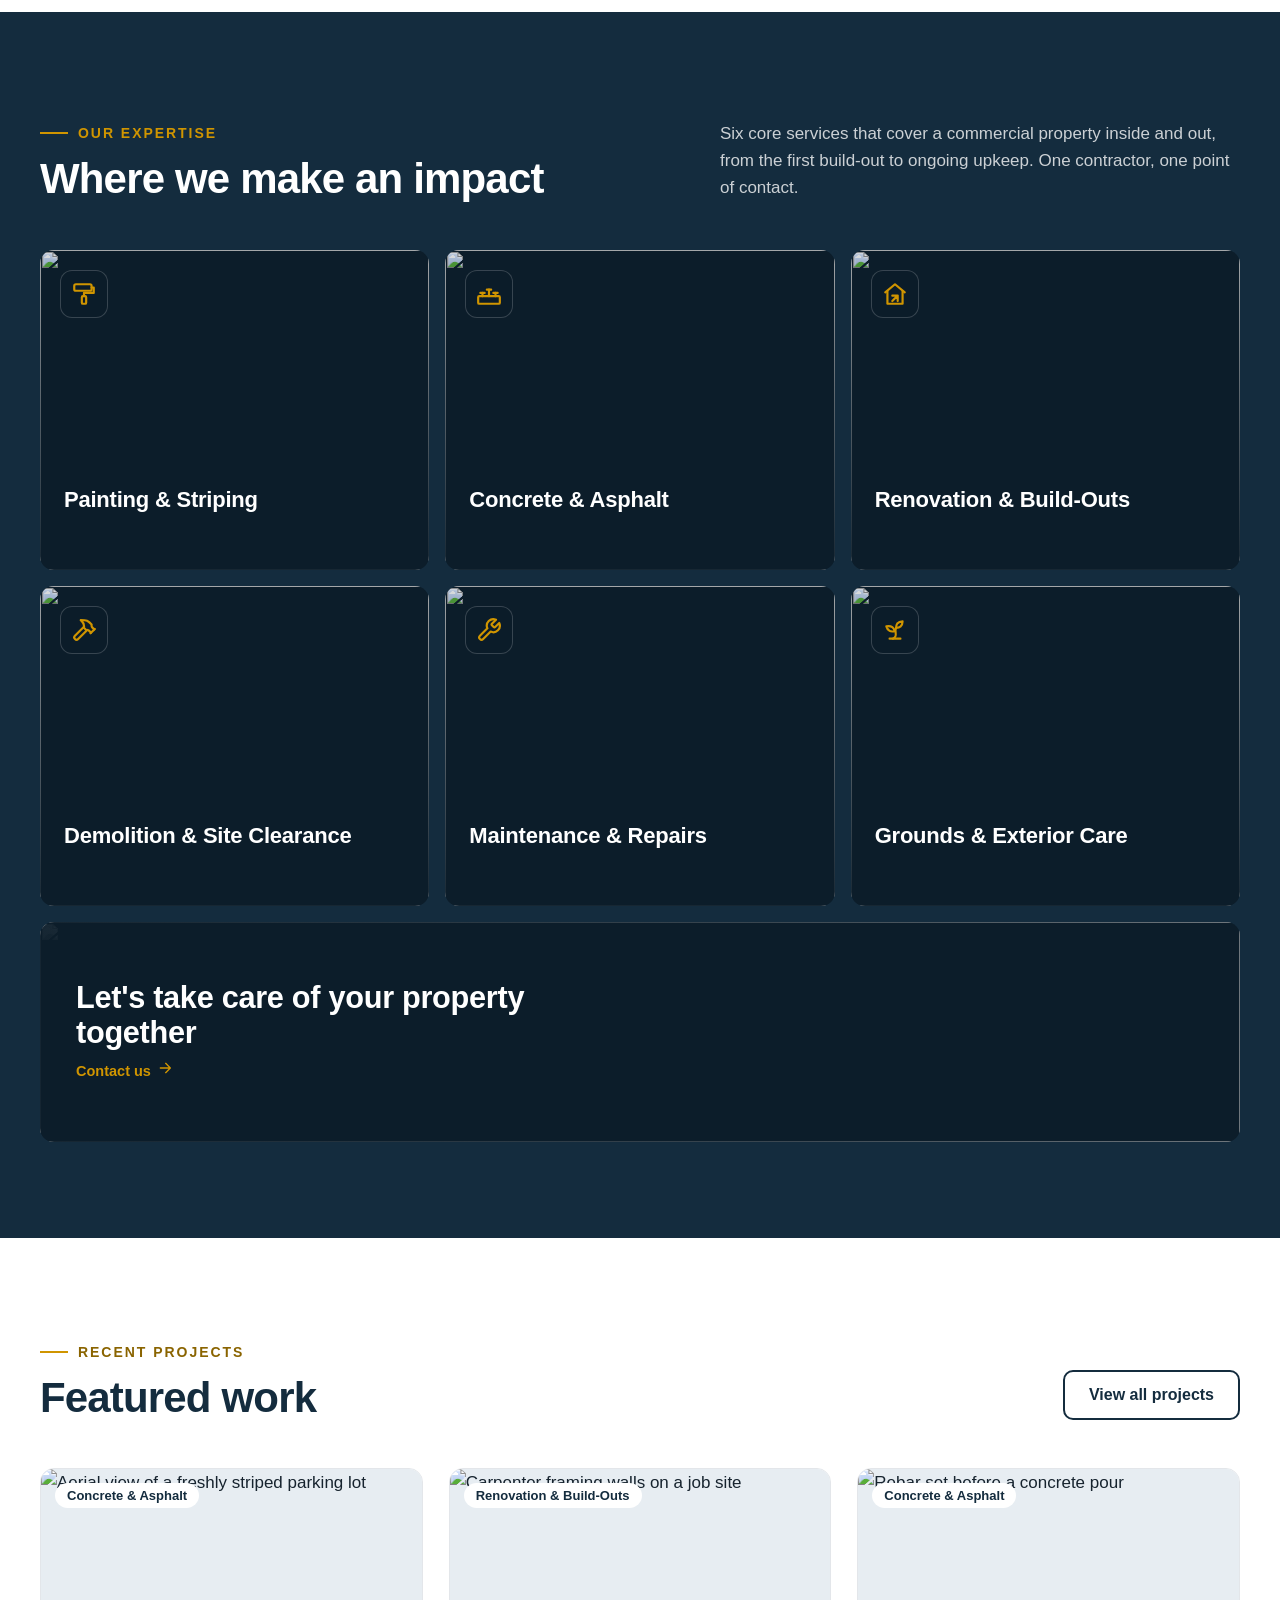
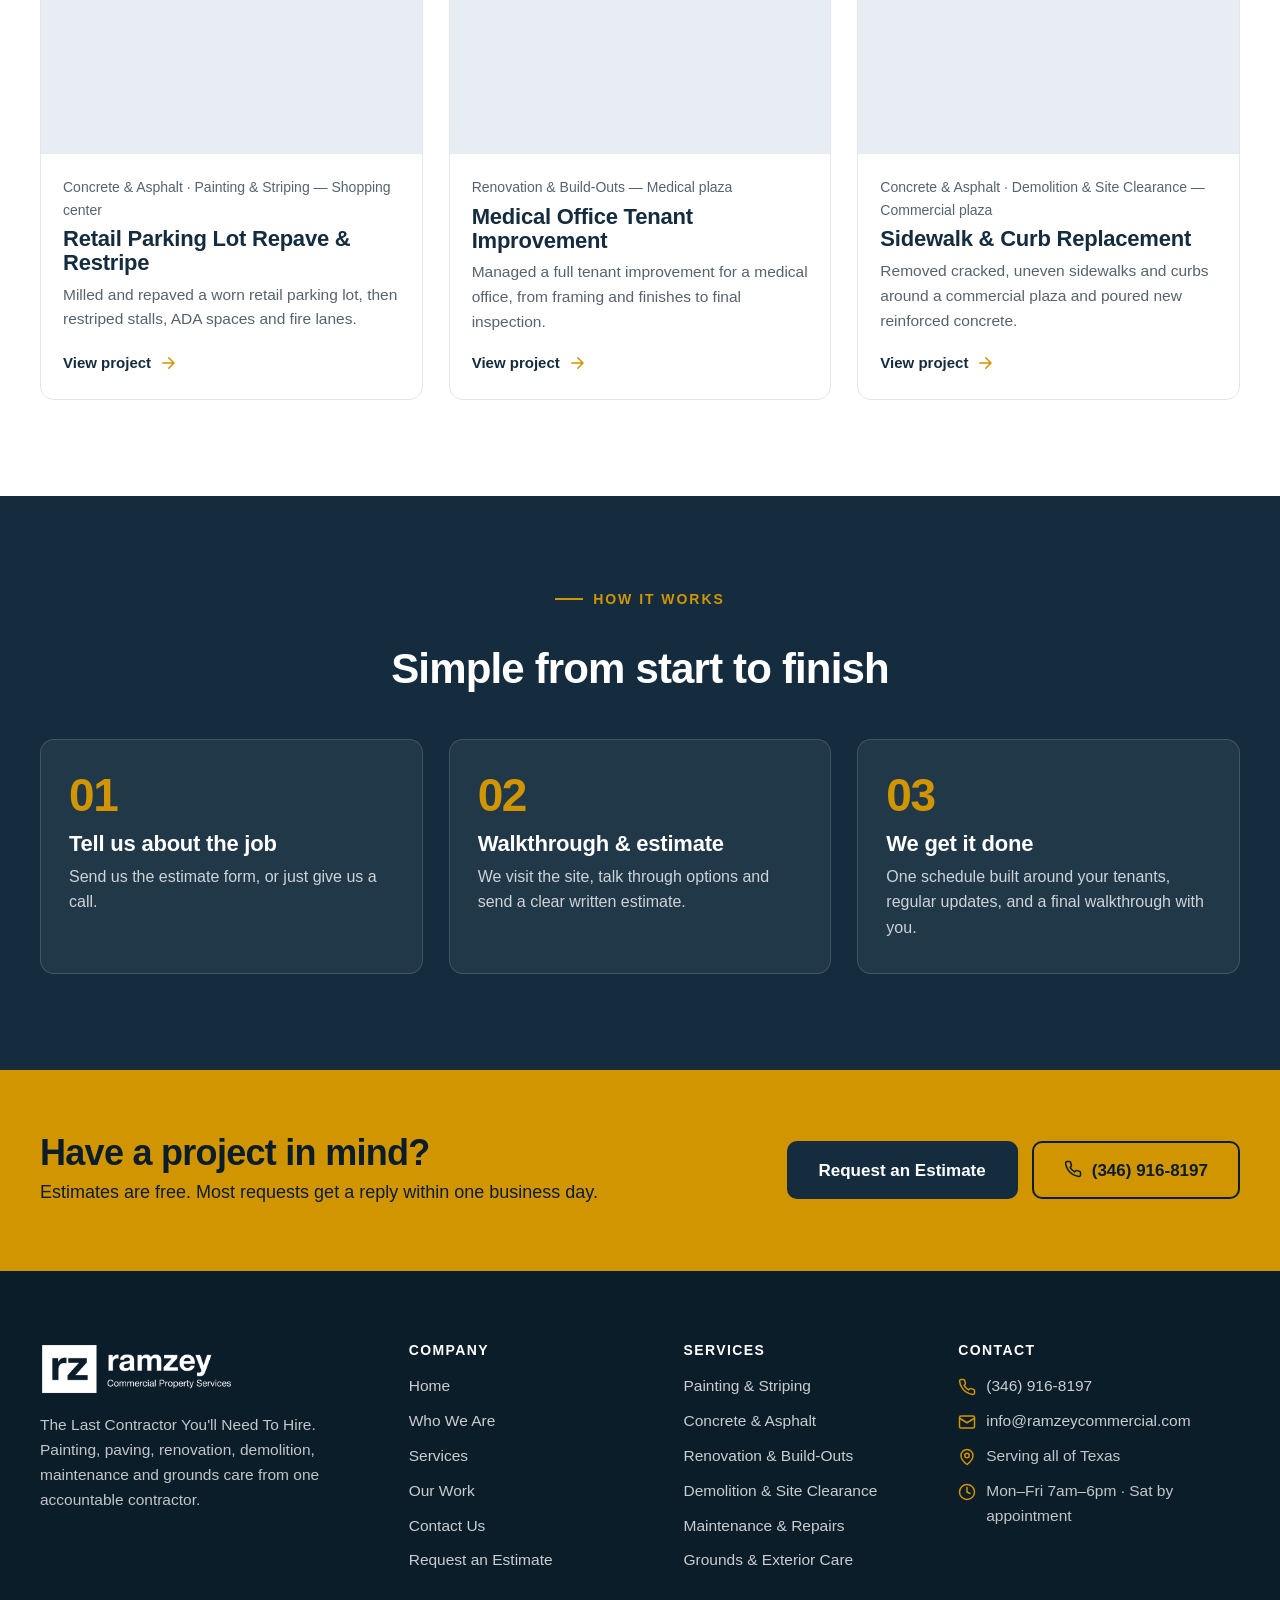
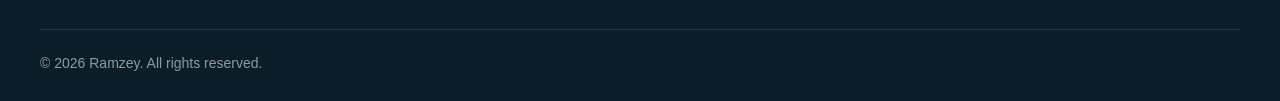
==== commit b873f4ae: "Update index.html" ====
--- a/index.html
+++ b/index.html
@@ -25,7 +25,7 @@
       <div class="container">
         <div class="hero-content">
           <span class="eyebrow" style="color:var(--gold)">Commercial Contractor</span>
-          <h1>Your property. <span class="accent">Our priority.</span></h1>
+          <h1>The Last Contractor <span class="accent">You'll Need To Hire</span></h1>
           <p class="hero-lead">Painting, paving, build-outs, demolition, maintenance and grounds care for commercial properties, managed by one contractor from the first walkthrough to the final punch list.</p>
           <div class="hero-actions">
             <a class="btn btn-gold btn-lg" href="estimate.html">Request an Estimate <span data-icon="arrow"></span></a>
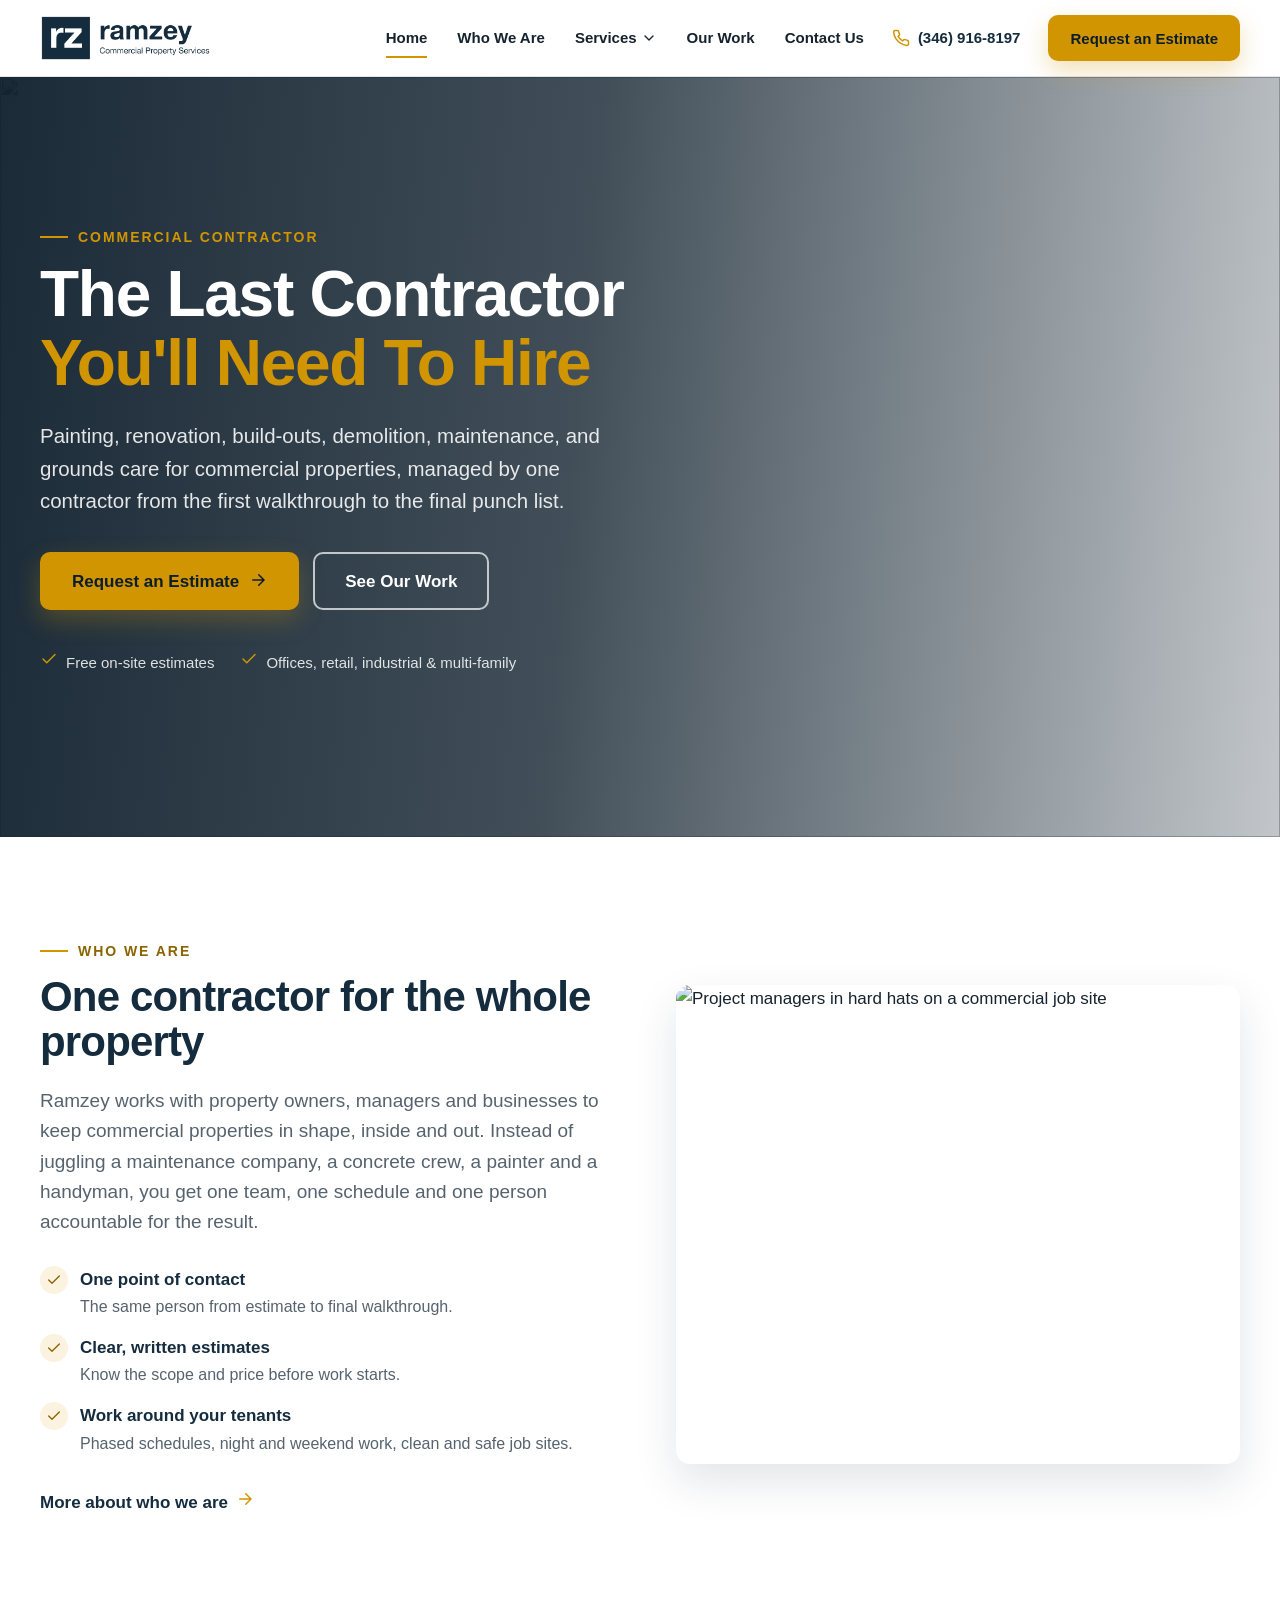
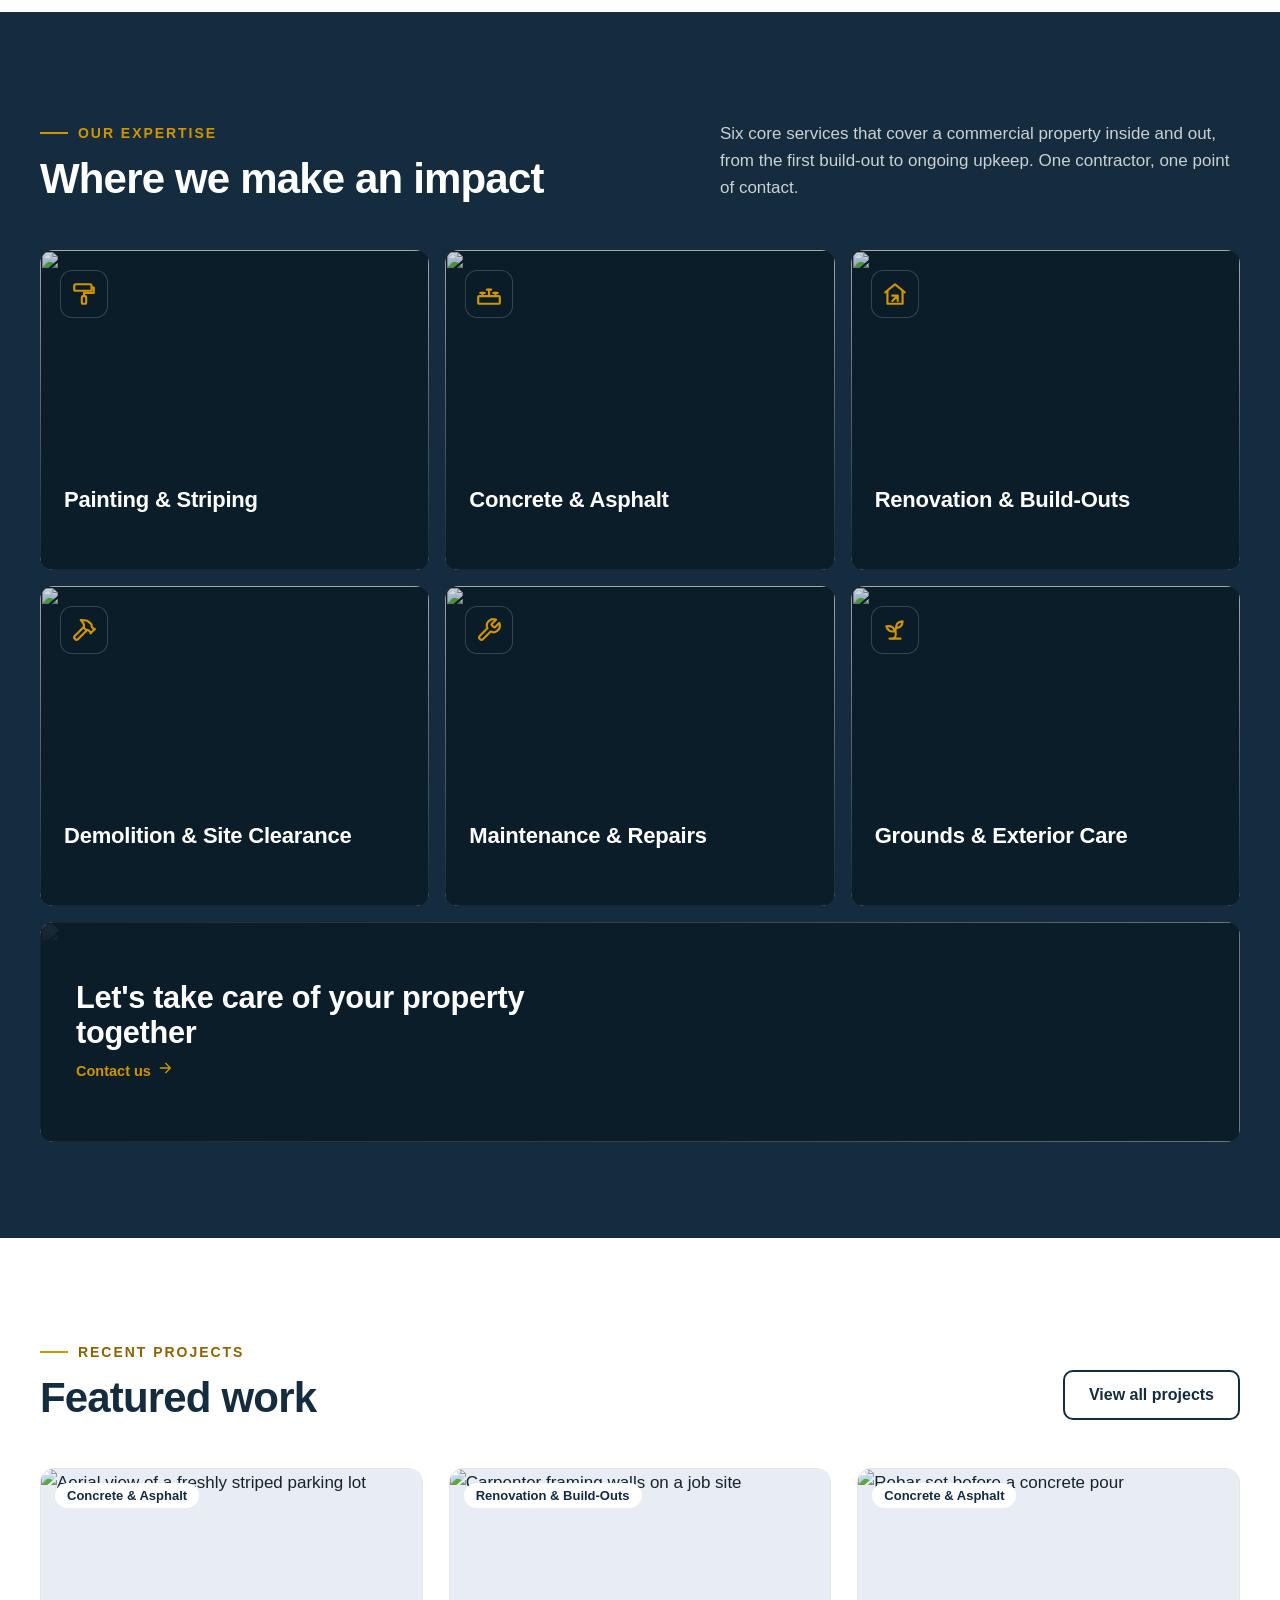
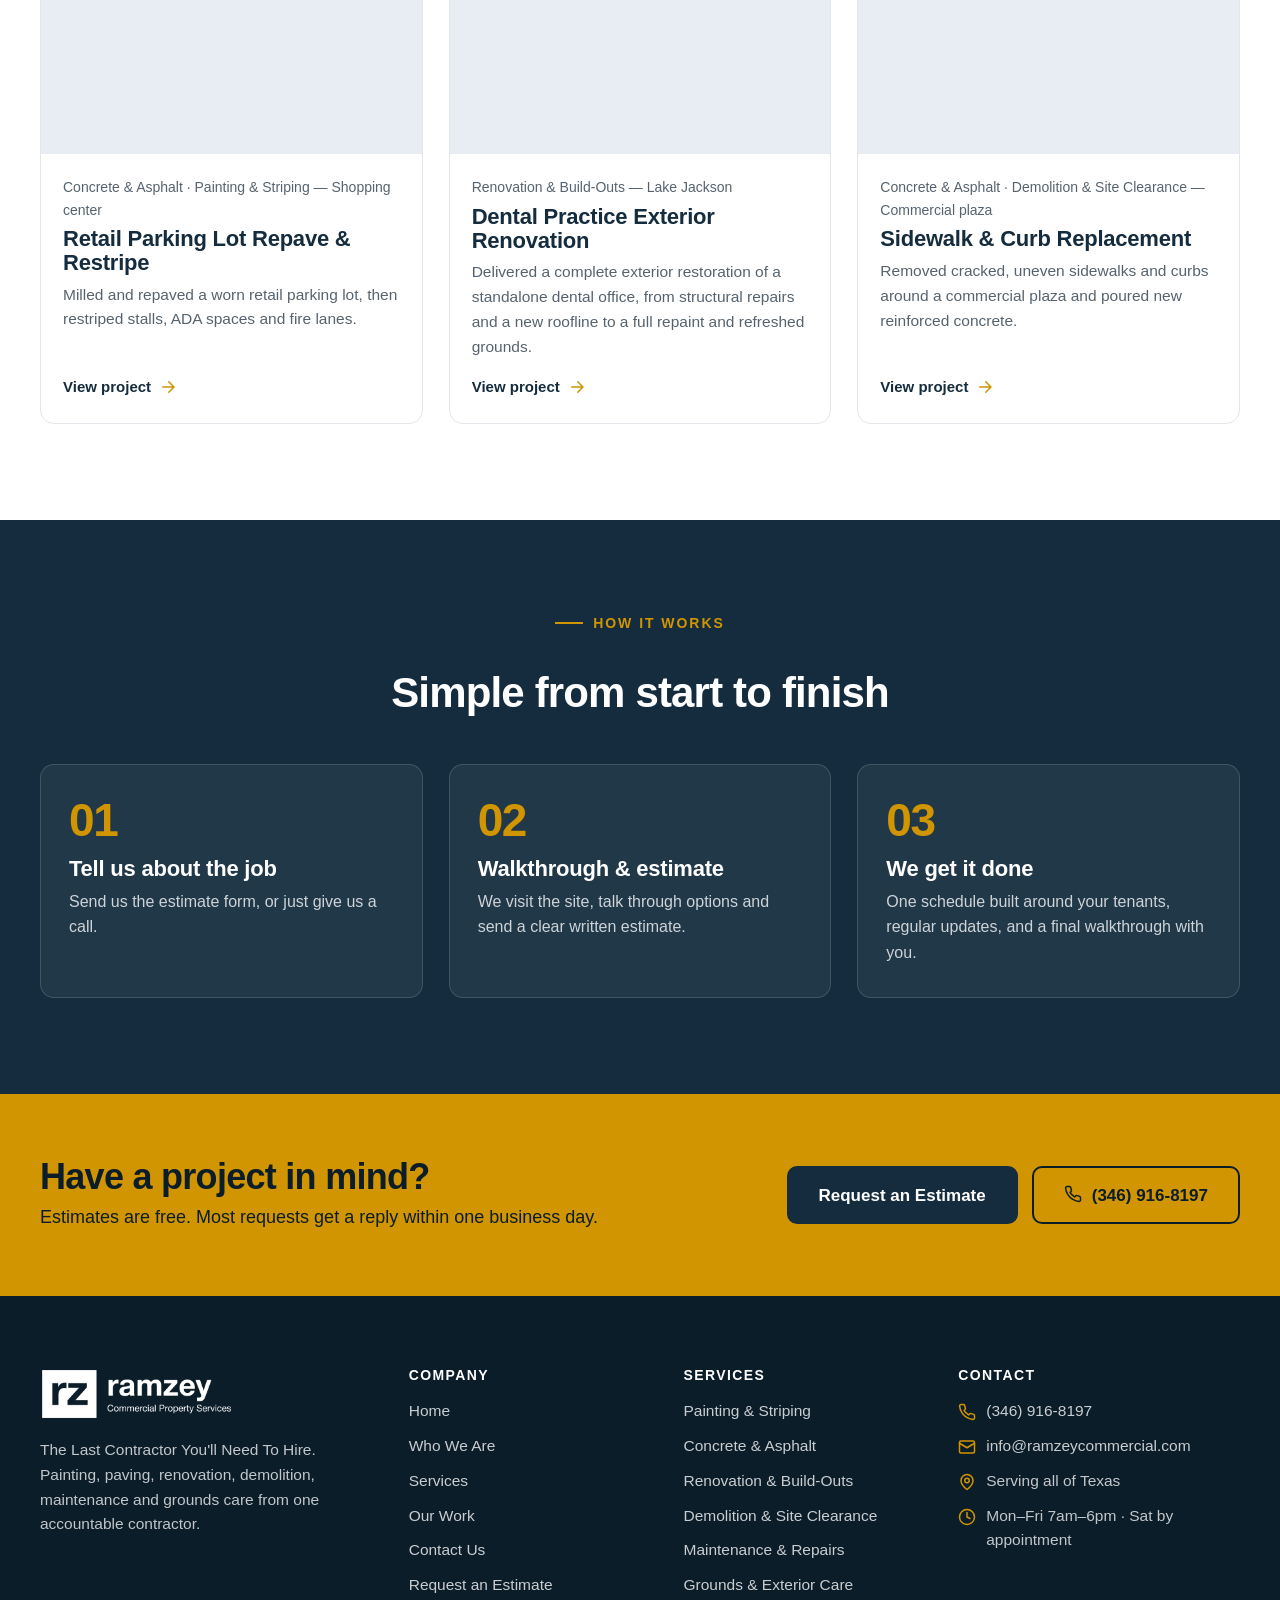
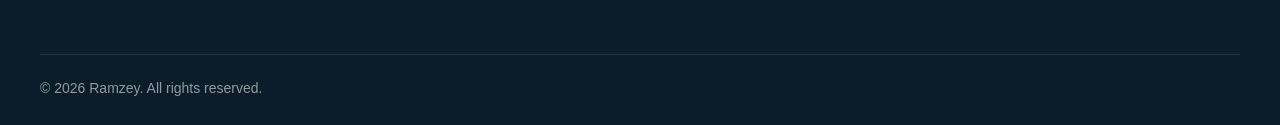
==== commit 87bad646: "Update index.html" ====
--- a/index.html
+++ b/index.html
@@ -26,7 +26,7 @@
         <div class="hero-content">
           <span class="eyebrow" style="color:var(--gold)">Commercial Contractor</span>
           <h1>The Last Contractor <span class="accent">You'll Need To Hire</span></h1>
-          <p class="hero-lead">Painting, paving, build-outs, demolition, maintenance and grounds care for commercial properties, managed by one contractor from the first walkthrough to the final punch list.</p>
+          <p class="hero-lead">Painting, renovation, build-outs, demolition, maintenance, and grounds care for commercial properties, managed by one contractor from the first walkthrough to the final punch list.</p>
           <div class="hero-actions">
             <a class="btn btn-gold btn-lg" href="estimate.html">Request an Estimate <span data-icon="arrow"></span></a>
             <a class="btn btn-outline-light btn-lg" href="work.html">See Our Work</a>
@@ -46,7 +46,7 @@
         <div class="reveal">
           <span class="eyebrow">Who we are</span>
           <h2>One contractor for the whole property</h2>
-          <p class="lead">Ramzey works with property owners, managers and businesses to keep commercial properties in shape, inside and out. Instead of juggling a paving company, a concrete crew, a painter and a handyman, you get one team, one schedule and one person accountable for the result.</p>
+          <p class="lead">Ramzey works with property owners, managers and businesses to keep commercial properties in shape, inside and out. Instead of juggling a maintenance company, a concrete crew, a painter and a handyman, you get one team, one schedule and one person accountable for the result.</p>
           <ul class="checklist">
             <li><span class="tick" data-icon="check"></span><div><strong>One point of contact</strong><span>The same person from estimate to final walkthrough.</span></div></li>
             <li><span class="tick" data-icon="check"></span><div><strong>Clear, written estimates</strong><span>Know the scope and price before work starts.</span></div></li>
